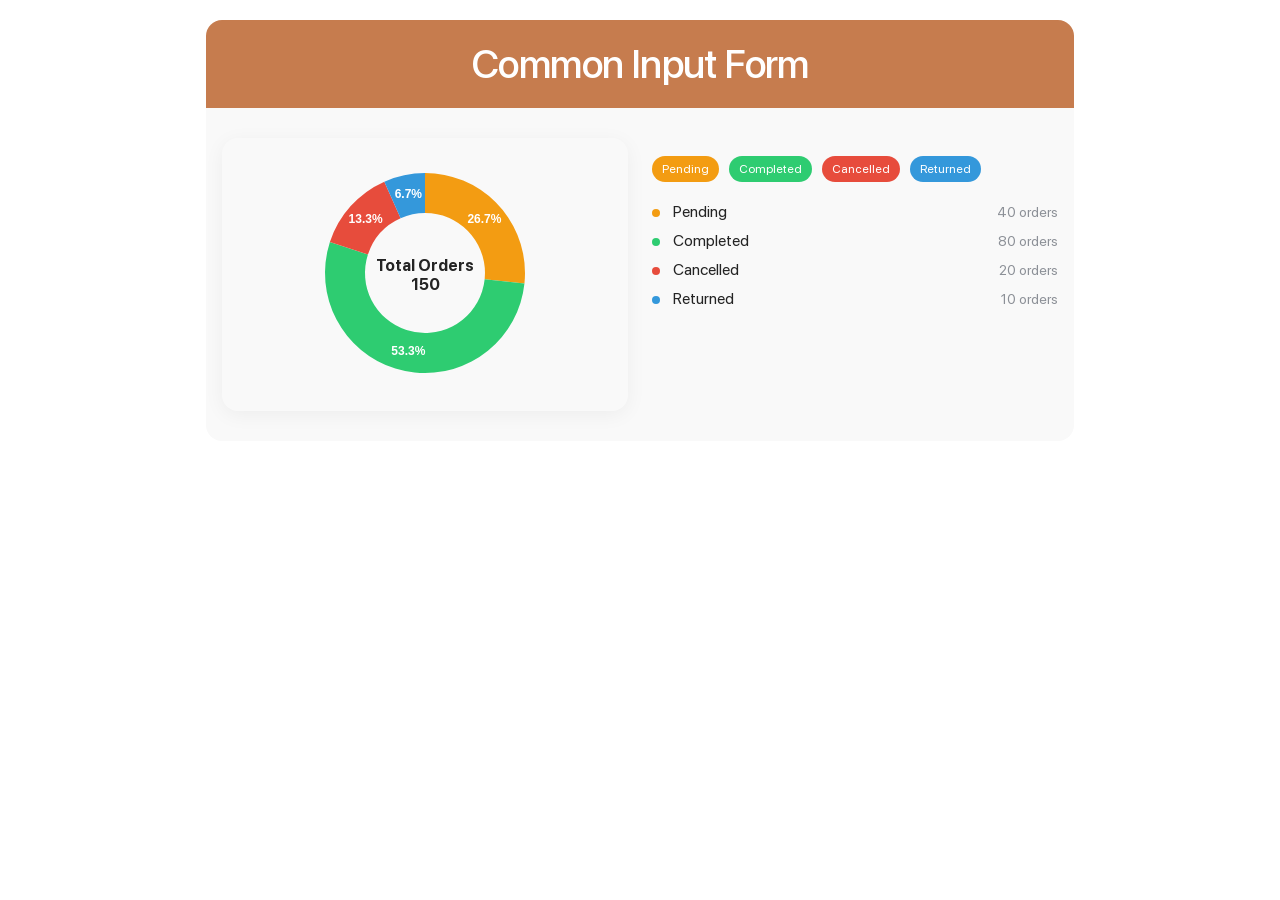
==== graph.html @ 185bef0d "working on donut chart" ====
<!DOCTYPE html>
<html lang="en">

<head>
    <meta charset="UTF-8">
    <meta name="viewport" content="width=device-width, initial-scale=1.0">
    <title>Common Input Form</title>

    <!-- FONT Family -->
    <link rel="stylesheet" type="text/css" href="assets/font/font-family/stylesheet.css">
    <link rel="stylesheet" type="text/css" href="assets/font/font-awesome/css/font-awesome.min.css">

    <!-- CSS Links -->
    <link rel="stylesheet" type="text/css" href="assets/css/select2.min.css">
    <link rel="stylesheet" type="text/css" href="assets/css/flatpickr.min.css">
    <link rel="stylesheet" type="text/css" href="assets/css/bootstrap.min.css">
    <link rel="stylesheet" type="text/css" href="assets/css/style.css">
    <link rel="stylesheet" type="text/css" href="assets/css/media.css">

</head>

<body>
    <!-- Form -->
    <div class="form-container">
        <div class="form-wrapper">
            <div class="form-header">
                <h1 class="form-title mb-0">Common Input Form</h1>
            </div>
            <div class="form-body">
                <!-- Donut chart -->
                <div class="chart-container">
                    <div class="row">
                        <div class="col-sm-6">
                            <div class="chart-wrap">
                                <div class="tooltip" id="tooltip">
                                    <div class="tooltip-title"></div>
                                    <div class="tooltip-body"></div>
                                </div>
                                <canvas id="donutChart" width="250" height="250"></canvas>
                                <div class="total-text-center" id="totalText"></div>
                            </div>
                        </div>
                        <div class="col-sm-6">
                            <div class="chart-list-wrap">
                                <div class="labels" id="labels"></div>
                                <ul class="breakdown" id="breakdown"></ul>
                            </div>
                        </div>
                    </div>
                </div>
            </div>
        </div>
    </div>

    <!-- JS Script Links -->
    <script src="assets/js/jquery.min.js"></script>
    <script src="assets/js/select2.min.js"></script>
    <script src="assets/js/bootstrap.bundle.min.js"></script>
    <script src="assets/js/flatpickr.js"></script>
    <script src="assets/js/custom.js" defer></script>

    <!-- Donut chart JS -->
    <script>
        const data = [
            { label: "Pending", value: 40, color: "#f39c12", visible: true },
            { label: "Completed", value: 80, color: "#2ecc71", visible: true },
            { label: "Cancelled", value: 20, color: "#e74c3c", visible: true },
            { label: "Returned", value: 10, color: "#3498db", visible: true }
        ];

        const canvas = document.getElementById("donutChart");
        const ctx = canvas.getContext("2d");
        const tooltip = document.getElementById("tooltip");

        const tooltipTitle = tooltip.querySelector(".tooltip-title");
        const tooltipBody = tooltip.querySelector(".tooltip-body");

        let animationProgress = 0;

        /* ==== HELPERS ==== */
        function getTotalVisible() {
            return data.filter(d => d.visible).reduce((sum, d) => sum + d.value, 0);
        }

        function updateCenterText() {
            const total = getTotalVisible();
            document.getElementById("totalText").innerHTML =
                `<span>Total Orders</span><br><span>${total}</span>`;
        }

        /* ==== DRAW CHART ==== */
        function drawChart(progress = 1) {
            ctx.clearRect(0, 0, canvas.width, canvas.height);

            let startAngle = -Math.PI / 2;

            const visibleData = data.filter(d => d.visible);
            const totalVisible = getTotalVisible();

            visibleData.forEach(d => {
                const sliceAngle = (d.value / totalVisible) * Math.PI * 2 * progress;

                // Draw arc
                ctx.beginPath();
                ctx.arc(125, 125, 100, startAngle, startAngle + sliceAngle);
                ctx.arc(125, 125, 60, startAngle + sliceAngle, startAngle, true);
                ctx.closePath();

                ctx.fillStyle = d.color;
                ctx.fill();

                // ✅ FIXED ANGLES (important for tooltip)
                d.start = startAngle + Math.PI / 2;
                d.end = startAngle + sliceAngle + Math.PI / 2;

                // ✅ % LABEL
                const midAngle = (startAngle + startAngle + sliceAngle) / 2;
                const labelRadius = 80;

                const textX = 125 + Math.cos(midAngle) * labelRadius;
                const textY = 125 + Math.sin(midAngle) * labelRadius;

                const percent = ((d.value / totalVisible) * 100).toFixed(1) + "%";

                ctx.fillStyle = "#fff";
                ctx.font = "bold 12px Arial";
                ctx.textAlign = "center";
                ctx.textBaseline = "middle";
                ctx.fillText(percent, textX, textY);

                startAngle += sliceAngle;
            });
        }

        /* ==== ANIMATION ==== */
        function animate() {
            animationProgress += 0.03;
            if (animationProgress > 1) animationProgress = 1;

            drawChart(animationProgress);

            if (animationProgress < 1) requestAnimationFrame(animate);
        }

        updateCenterText();
        animate();

        /* ==== TOOLTIP ==== */
        canvas.addEventListener("mousemove", function (e) {
            const rect = canvas.getBoundingClientRect();

            const mouseX = e.clientX - rect.left;
            const mouseY = e.clientY - rect.top;

            // center-based coords
            const x = mouseX - 125;
            const y = mouseY - 125;

            // distance from center
            const distance = Math.sqrt(x * x + y * y);

            // ✅ Only inside donut ring
            if (distance < 60 || distance > 100) {
                tooltip.style.opacity = 0;
                return;
            }

            // angle calc
            let angle = Math.atan2(y, x);

            // shift so 0 starts from top
            angle = angle + Math.PI / 2;

            // normalize (0 → 2PI)
            if (angle < 0) angle += Math.PI * 2;

            let found = false;
            const totalVisible = getTotalVisible();

            data.forEach(d => {
                if (!d.visible) return;

                // ✅ exact slice detection (handles edge case)
                let isInsideSlice = false;

                if (d.start < d.end) {
                    isInsideSlice = angle >= d.start && angle <= d.end;
                } else {
                    isInsideSlice = angle >= d.start || angle <= d.end;
                }

                if (isInsideSlice) {

                    const percent = ((d.value / totalVisible) * 100).toFixed(1);

                    tooltipTitle.innerText = d.label;
                    tooltipBody.innerHTML = `
                        Orders: <b>${d.value}</b><br>
                        Percentage: <b>${percent}%</b>
                    `;

                    // ✅ Keep tooltip inside canvas
                    let left = mouseX + 10;
                    let top = mouseY + 10;

                    const tooltipWidth = tooltip.offsetWidth || 140;
                    const tooltipHeight = tooltip.offsetHeight || 60;

                    if (left + tooltipWidth > canvas.width) {
                        left = mouseX - tooltipWidth - 10;
                    }

                    if (top + tooltipHeight > canvas.height) {
                        top = mouseY - tooltipHeight - 10;
                    }

                    tooltip.style.left = left + "px";
                    tooltip.style.top = top + "px";
                    tooltip.style.opacity = 1;

                    found = true;
                }
            });

            if (!found) {
                tooltip.style.opacity = 0;
            }
        });

        canvas.addEventListener("mouseleave", () => {
            tooltip.style.opacity = 0;
        });

        /* ==== LABELS ==== */
        const labelsContainer = document.getElementById("labels");

        data.forEach(d => {
            const el = document.createElement("div");
            el.className = "label-item";
            el.style.background = d.color;
            el.innerText = d.label;

            labelsContainer.appendChild(el);
        });

        /* ==== BREAKDOWN STATUS LIST ==== */
        function renderBreakdown() {
            const list = document.getElementById("breakdown");
            list.innerHTML = "";

            data.forEach(d => {  // use full data (NOT visibleData)
                const li = document.createElement("li");

                // add classname after li
                li.classList.add("status-item");
                li.innerHTML = `
                    <div class="status-left">
                        <span class="status-dot" style="background:${d.color}"></span>
                        <span class="status-text">${d.label}</span>
                    </div>
                    <div class="status-count">${d.value} orders</div>
                `;

                list.appendChild(li);
            });
        }
        renderBreakdown();
    </script>
</body>

</html>
---- assets/font/font-family/stylesheet.css ----
@font-face {
    font-family: 'SFProDisplay';
    src: url('SFProDisplay-Semibold.woff2') format('woff2'),
        url('SFProDisplay-Semibold.woff') format('woff');
    font-weight: 600;
    font-style: normal;
    font-display: swap;
}

@font-face {
    font-family: 'SFProDisplay';
    src: url('SFProDisplay-Bold.woff2') format('woff2'),
        url('SFProDisplay-Bold.woff') format('woff');
    font-weight: bold;
    font-style: normal;
    font-display: swap;
}

@font-face {
    font-family: 'SFProDisplay';
    src: url('SFProDisplay-Medium.woff2') format('woff2'),
        url('SFProDisplay-Medium.woff') format('woff');
    font-weight: 500;
    font-style: normal;
    font-display: swap;
}

@font-face {
    font-family: 'SFProDisplay';
    src: url('SFProDisplay-Regular.woff2') format('woff2'),
        url('SFProDisplay-Regular.woff') format('woff');
    font-weight: normal;
    font-style: normal;
    font-display: swap;
}

@font-face {
    font-family: 'SFProDisplay';
    src: url('SFProDisplay-Thin.woff2') format('woff2'),
        url('SFProDisplay-Thin.woff') format('woff');
    font-weight: 100;
    font-style: normal;
    font-display: swap;
}

@font-face {
    font-family: 'SFProDisplay';
    src: url('SFProDisplay-Light.woff2') format('woff2'),
        url('SFProDisplay-Light.woff') format('woff');
    font-weight: 300;
    font-style: normal;
    font-display: swap;
}
---- assets/css/flatpickr.min.css ----
.flatpickr-calendar{background:transparent;opacity:0;display:none;text-align:center;visibility:hidden;padding:0;-webkit-animation:none;animation:none;direction:ltr;border:0;font-size:14px;line-height:24px;border-radius:5px;position:absolute;width:307.875px;-webkit-box-sizing:border-box;box-sizing:border-box;-ms-touch-action:manipulation;touch-action:manipulation;background:#fff;-webkit-box-shadow:1px 0 0 #e6e6e6,-1px 0 0 #e6e6e6,0 1px 0 #e6e6e6,0 -1px 0 #e6e6e6,0 3px 13px rgba(0,0,0,0.08);box-shadow:1px 0 0 #e6e6e6,-1px 0 0 #e6e6e6,0 1px 0 #e6e6e6,0 -1px 0 #e6e6e6,0 3px 13px rgba(0,0,0,0.08)}.flatpickr-calendar.open,.flatpickr-calendar.inline{opacity:1;max-height:640px;visibility:visible}.flatpickr-calendar.open{display:inline-block;z-index:99999}.flatpickr-calendar.animate.open{-webkit-animation:fpFadeInDown 300ms cubic-bezier(.23,1,.32,1);animation:fpFadeInDown 300ms cubic-bezier(.23,1,.32,1)}.flatpickr-calendar.inline{display:block;position:relative;top:2px}.flatpickr-calendar.static{position:absolute;top:calc(100% + 2px)}.flatpickr-calendar.static.open{z-index:999;display:block}.flatpickr-calendar.multiMonth .flatpickr-days .dayContainer:nth-child(n+1) .flatpickr-day.inRange:nth-child(7n+7){-webkit-box-shadow:none !important;box-shadow:none !important}.flatpickr-calendar.multiMonth .flatpickr-days .dayContainer:nth-child(n+2) .flatpickr-day.inRange:nth-child(7n+1){-webkit-box-shadow:-2px 0 0 #e6e6e6,5px 0 0 #e6e6e6;box-shadow:-2px 0 0 #e6e6e6,5px 0 0 #e6e6e6}.flatpickr-calendar .hasWeeks .dayContainer,.flatpickr-calendar .hasTime .dayContainer{border-bottom:0;border-bottom-right-radius:0;border-bottom-left-radius:0}.flatpickr-calendar .hasWeeks .dayContainer{border-left:0}.flatpickr-calendar.hasTime .flatpickr-time{height:40px;border-top:1px solid #e6e6e6}.flatpickr-calendar.noCalendar.hasTime .flatpickr-time{height:auto}.flatpickr-calendar:before,.flatpickr-calendar:after{position:absolute;display:block;pointer-events:none;border:solid transparent;content:'';height:0;width:0;left:22px}.flatpickr-calendar.rightMost:before,.flatpickr-calendar.arrowRight:before,.flatpickr-calendar.rightMost:after,.flatpickr-calendar.arrowRight:after{left:auto;right:22px}.flatpickr-calendar.arrowCenter:before,.flatpickr-calendar.arrowCenter:after{left:50%;right:50%}.flatpickr-calendar:before{border-width:5px;margin:0 -5px}.flatpickr-calendar:after{border-width:4px;margin:0 -4px}.flatpickr-calendar.arrowTop:before,.flatpickr-calendar.arrowTop:after{bottom:100%}.flatpickr-calendar.arrowTop:before{border-bottom-color:#e6e6e6}.flatpickr-calendar.arrowTop:after{border-bottom-color:#fff}.flatpickr-calendar.arrowBottom:before,.flatpickr-calendar.arrowBottom:after{top:100%}.flatpickr-calendar.arrowBottom:before{border-top-color:#e6e6e6}.flatpickr-calendar.arrowBottom:after{border-top-color:#fff}.flatpickr-calendar:focus{outline:0}.flatpickr-wrapper{position:relative;display:inline-block}.flatpickr-months{display:-webkit-box;display:-webkit-flex;display:-ms-flexbox;display:flex}.flatpickr-months .flatpickr-month{background:transparent;color:rgba(0,0,0,0.9);fill:rgba(0,0,0,0.9);height:34px;line-height:1;text-align:center;position:relative;-webkit-user-select:none;-moz-user-select:none;-ms-user-select:none;user-select:none;overflow:hidden;-webkit-box-flex:1;-webkit-flex:1;-ms-flex:1;flex:1}.flatpickr-months .flatpickr-prev-month,.flatpickr-months .flatpickr-next-month{-webkit-user-select:none;-moz-user-select:none;-ms-user-select:none;user-select:none;text-decoration:none;cursor:pointer;position:absolute;top:0;height:34px;padding:10px;z-index:3;color:rgba(0,0,0,0.9);fill:rgba(0,0,0,0.9)}.flatpickr-months .flatpickr-prev-month.flatpickr-disabled,.flatpickr-months .flatpickr-next-month.flatpickr-disabled{display:none}.flatpickr-months .flatpickr-prev-month i,.flatpickr-months .flatpickr-next-month i{position:relative}.flatpickr-months .flatpickr-prev-month.flatpickr-prev-month,.flatpickr-months .flatpickr-next-month.flatpickr-prev-month{/*
      /*rtl:begin:ignore*/left:0/*
      /*rtl:end:ignore*/}/*
      /*rtl:begin:ignore*/
/*
      /*rtl:end:ignore*/
.flatpickr-months .flatpickr-prev-month.flatpickr-next-month,.flatpickr-months .flatpickr-next-month.flatpickr-next-month{/*
      /*rtl:begin:ignore*/right:0/*
      /*rtl:end:ignore*/}/*
      /*rtl:begin:ignore*/
/*
      /*rtl:end:ignore*/
.flatpickr-months .flatpickr-prev-month:hover,.flatpickr-months .flatpickr-next-month:hover{color:#959ea9}.flatpickr-months .flatpickr-prev-month:hover svg,.flatpickr-months .flatpickr-next-month:hover svg{fill:#f64747}.flatpickr-months .flatpickr-prev-month svg,.flatpickr-months .flatpickr-next-month svg{width:14px;height:14px}.flatpickr-months .flatpickr-prev-month svg path,.flatpickr-months .flatpickr-next-month svg path{-webkit-transition:fill .1s;transition:fill .1s;fill:inherit}.numInputWrapper{position:relative;height:auto}.numInputWrapper input,.numInputWrapper span{display:inline-block}.numInputWrapper input{width:100%}.numInputWrapper input::-ms-clear{display:none}.numInputWrapper input::-webkit-outer-spin-button,.numInputWrapper input::-webkit-inner-spin-button{margin:0;-webkit-appearance:none}.numInputWrapper span{position:absolute;right:0;width:14px;padding:0 4px 0 2px;height:50%;line-height:50%;opacity:0;cursor:pointer;border:1px solid rgba(57,57,57,0.15);-webkit-box-sizing:border-box;box-sizing:border-box}.numInputWrapper span:hover{background:rgba(0,0,0,0.1)}.numInputWrapper span:active{background:rgba(0,0,0,0.2)}.numInputWrapper span:after{display:block;content:"";position:absolute}.numInputWrapper span.arrowUp{top:0;border-bottom:0}.numInputWrapper span.arrowUp:after{border-left:4px solid transparent;border-right:4px solid transparent;border-bottom:4px solid rgba(57,57,57,0.6);top:26%}.numInputWrapper span.arrowDown{top:50%}.numInputWrapper span.arrowDown:after{border-left:4px solid transparent;border-right:4px solid transparent;border-top:4px solid rgba(57,57,57,0.6);top:40%}.numInputWrapper span svg{width:inherit;height:auto}.numInputWrapper span svg path{fill:rgba(0,0,0,0.5)}.numInputWrapper:hover{background:rgba(0,0,0,0.05)}.numInputWrapper:hover span{opacity:1}.flatpickr-current-month{font-size:135%;line-height:inherit;font-weight:300;color:inherit;position:absolute;width:75%;left:12.5%;padding:7.48px 0 0 0;line-height:1;height:34px;display:inline-block;text-align:center;-webkit-transform:translate3d(0,0,0);transform:translate3d(0,0,0)}.flatpickr-current-month span.cur-month{font-family:inherit;font-weight:700;color:inherit;display:inline-block;margin-left:.5ch;padding:0}.flatpickr-current-month span.cur-month:hover{background:rgba(0,0,0,0.05)}.flatpickr-current-month .numInputWrapper{width:6ch;width:7ch\0;display:inline-block}.flatpickr-current-month .numInputWrapper span.arrowUp:after{border-bottom-color:rgba(0,0,0,0.9)}.flatpickr-current-month .numInputWrapper span.arrowDown:after{border-top-color:rgba(0,0,0,0.9)}.flatpickr-current-month input.cur-year{background:transparent;-webkit-box-sizing:border-box;box-sizing:border-box;color:inherit;cursor:text;padding:0 0 0 .5ch;margin:0;display:inline-block;font-size:inherit;font-family:inherit;font-weight:300;line-height:inherit;height:auto;border:0;border-radius:0;vertical-align:initial;-webkit-appearance:textfield;-moz-appearance:textfield;appearance:textfield}.flatpickr-current-month input.cur-year:focus{outline:0}.flatpickr-current-month input.cur-year[disabled],.flatpickr-current-month input.cur-year[disabled]:hover{font-size:100%;color:rgba(0,0,0,0.5);background:transparent;pointer-events:none}.flatpickr-current-month .flatpickr-monthDropdown-months{appearance:menulist;background:transparent;border:none;border-radius:0;box-sizing:border-box;color:inherit;cursor:pointer;font-size:inherit;font-family:inherit;font-weight:300;height:auto;line-height:inherit;margin:-1px 0 0 0;outline:none;padding:0 0 0 .5ch;position:relative;vertical-align:initial;-webkit-box-sizing:border-box;-webkit-appearance:menulist;-moz-appearance:menulist;width:auto}.flatpickr-current-month .flatpickr-monthDropdown-months:focus,.flatpickr-current-month .flatpickr-monthDropdown-months:active{outline:none}.flatpickr-current-month .flatpickr-monthDropdown-months:hover{background:rgba(0,0,0,0.05)}.flatpickr-current-month .flatpickr-monthDropdown-months .flatpickr-monthDropdown-month{background-color:transparent;outline:none;padding:0}.flatpickr-weekdays{background:transparent;text-align:center;overflow:hidden;width:100%;display:-webkit-box;display:-webkit-flex;display:-ms-flexbox;display:flex;-webkit-box-align:center;-webkit-align-items:center;-ms-flex-align:center;align-items:center;height:28px}.flatpickr-weekdays .flatpickr-weekdaycontainer{display:-webkit-box;display:-webkit-flex;display:-ms-flexbox;display:flex;-webkit-box-flex:1;-webkit-flex:1;-ms-flex:1;flex:1}span.flatpickr-weekday{cursor:default;font-size:90%;background:transparent;color:rgba(0,0,0,0.54);line-height:1;margin:0;text-align:center;display:block;-webkit-box-flex:1;-webkit-flex:1;-ms-flex:1;flex:1;font-weight:bolder}.dayContainer,.flatpickr-weeks{padding:1px 0 0 0}.flatpickr-days{position:relative;overflow:hidden;display:-webkit-box;display:-webkit-flex;display:-ms-flexbox;display:flex;-webkit-box-align:start;-webkit-align-items:flex-start;-ms-flex-align:start;align-items:flex-start;width:307.875px}.flatpickr-days:focus{outline:0}.dayContainer{padding:0;outline:0;text-align:left;width:307.875px;min-width:307.875px;max-width:307.875px;-webkit-box-sizing:border-box;box-sizing:border-box;display:inline-block;display:-ms-flexbox;display:-webkit-box;display:-webkit-flex;display:flex;-webkit-flex-wrap:wrap;flex-wrap:wrap;-ms-flex-wrap:wrap;-ms-flex-pack:justify;-webkit-justify-content:space-around;justify-content:space-around;-webkit-transform:translate3d(0,0,0);transform:translate3d(0,0,0);opacity:1}.dayContainer + .dayContainer{-webkit-box-shadow:-1px 0 0 #e6e6e6;box-shadow:-1px 0 0 #e6e6e6}.flatpickr-day{background:none;border:1px solid transparent;border-radius:150px;-webkit-box-sizing:border-box;box-sizing:border-box;color:#393939;cursor:pointer;font-weight:400;width:14.2857143%;-webkit-flex-basis:14.2857143%;-ms-flex-preferred-size:14.2857143%;flex-basis:14.2857143%;max-width:39px;height:39px;line-height:39px;margin:0;display:inline-block;position:relative;-webkit-box-pack:center;-webkit-justify-content:center;-ms-flex-pack:center;justify-content:center;text-align:center}.flatpickr-day.inRange,.flatpickr-day.prevMonthDay.inRange,.flatpickr-day.nextMonthDay.inRange,.flatpickr-day.today.inRange,.flatpickr-day.prevMonthDay.today.inRange,.flatpickr-day.nextMonthDay.today.inRange,.flatpickr-day:hover,.flatpickr-day.prevMonthDay:hover,.flatpickr-day.nextMonthDay:hover,.flatpickr-day:focus,.flatpickr-day.prevMonthDay:focus,.flatpickr-day.nextMonthDay:focus{cursor:pointer;outline:0;background:#e6e6e6;border-color:#e6e6e6}.flatpickr-day.today{border-color:#959ea9}.flatpickr-day.today:hover,.flatpickr-day.today:focus{border-color:#959ea9;background:#959ea9;color:#fff}.flatpickr-day.selected,.flatpickr-day.startRange,.flatpickr-day.endRange,.flatpickr-day.selected.inRange,.flatpickr-day.startRange.inRange,.flatpickr-day.endRange.inRange,.flatpickr-day.selected:focus,.flatpickr-day.startRange:focus,.flatpickr-day.endRange:focus,.flatpickr-day.selected:hover,.flatpickr-day.startRange:hover,.flatpickr-day.endRange:hover,.flatpickr-day.selected.prevMonthDay,.flatpickr-day.startRange.prevMonthDay,.flatpickr-day.endRange.prevMonthDay,.flatpickr-day.selected.nextMonthDay,.flatpickr-day.startRange.nextMonthDay,.flatpickr-day.endRange.nextMonthDay{background:#569ff7;-webkit-box-shadow:none;box-shadow:none;color:#fff;border-color:#569ff7}.flatpickr-day.selected.startRange,.flatpickr-day.startRange.startRange,.flatpickr-day.endRange.startRange{border-radius:50px 0 0 50px}.flatpickr-day.selected.endRange,.flatpickr-day.startRange.endRange,.flatpickr-day.endRange.endRange{border-radius:0 50px 50px 0}.flatpickr-day.selected.startRange + .endRange:not(:nth-child(7n+1)),.flatpickr-day.startRange.startRange + .endRange:not(:nth-child(7n+1)),.flatpickr-day.endRange.startRange + .endRange:not(:nth-child(7n+1)){-webkit-box-shadow:-10px 0 0 #569ff7;box-shadow:-10px 0 0 #569ff7}.flatpickr-day.selected.startRange.endRange,.flatpickr-day.startRange.startRange.endRange,.flatpickr-day.endRange.startRange.endRange{border-radius:50px}.flatpickr-day.inRange{border-radius:0;-webkit-box-shadow:-5px 0 0 #e6e6e6,5px 0 0 #e6e6e6;box-shadow:-5px 0 0 #e6e6e6,5px 0 0 #e6e6e6}.flatpickr-day.flatpickr-disabled,.flatpickr-day.flatpickr-disabled:hover,.flatpickr-day.prevMonthDay,.flatpickr-day.nextMonthDay,.flatpickr-day.notAllowed,.flatpickr-day.notAllowed.prevMonthDay,.flatpickr-day.notAllowed.nextMonthDay{color:rgba(57,57,57,0.3);background:transparent;border-color:transparent;cursor:default}.flatpickr-day.flatpickr-disabled,.flatpickr-day.flatpickr-disabled:hover{cursor:not-allowed;color:rgba(57,57,57,0.1)}.flatpickr-day.week.selected{border-radius:0;-webkit-box-shadow:-5px 0 0 #569ff7,5px 0 0 #569ff7;box-shadow:-5px 0 0 #569ff7,5px 0 0 #569ff7}.flatpickr-day.hidden{visibility:hidden}.rangeMode .flatpickr-day{margin-top:1px}.flatpickr-weekwrapper{float:left}.flatpickr-weekwrapper .flatpickr-weeks{padding:0 12px;-webkit-box-shadow:1px 0 0 #e6e6e6;box-shadow:1px 0 0 #e6e6e6}.flatpickr-weekwrapper .flatpickr-weekday{float:none;width:100%;line-height:28px}.flatpickr-weekwrapper span.flatpickr-day,.flatpickr-weekwrapper span.flatpickr-day:hover{display:block;width:100%;max-width:none;color:rgba(57,57,57,0.3);background:transparent;cursor:default;border:none}.flatpickr-innerContainer{display:block;display:-webkit-box;display:-webkit-flex;display:-ms-flexbox;display:flex;-webkit-box-sizing:border-box;box-sizing:border-box;overflow:hidden}.flatpickr-rContainer{display:inline-block;padding:0;-webkit-box-sizing:border-box;box-sizing:border-box}.flatpickr-time{text-align:center;outline:0;display:block;height:0;line-height:40px;max-height:40px;-webkit-box-sizing:border-box;box-sizing:border-box;overflow:hidden;display:-webkit-box;display:-webkit-flex;display:-ms-flexbox;display:flex}.flatpickr-time:after{content:"";display:table;clear:both}.flatpickr-time .numInputWrapper{-webkit-box-flex:1;-webkit-flex:1;-ms-flex:1;flex:1;width:40%;height:40px;float:left}.flatpickr-time .numInputWrapper span.arrowUp:after{border-bottom-color:#393939}.flatpickr-time .numInputWrapper span.arrowDown:after{border-top-color:#393939}.flatpickr-time.hasSeconds .numInputWrapper{width:26%}.flatpickr-time.time24hr .numInputWrapper{width:49%}.flatpickr-time input{background:transparent;-webkit-box-shadow:none;box-shadow:none;border:0;border-radius:0;text-align:center;margin:0;padding:0;height:inherit;line-height:inherit;color:#393939;font-size:14px;position:relative;-webkit-box-sizing:border-box;box-sizing:border-box;-webkit-appearance:textfield;-moz-appearance:textfield;appearance:textfield}.flatpickr-time input.flatpickr-hour{font-weight:bold}.flatpickr-time input.flatpickr-minute,.flatpickr-time input.flatpickr-second{font-weight:400}.flatpickr-time input:focus{outline:0;border:0}.flatpickr-time .flatpickr-time-separator,.flatpickr-time .flatpickr-am-pm{height:inherit;float:left;line-height:inherit;color:#393939;font-weight:bold;width:2%;-webkit-user-select:none;-moz-user-select:none;-ms-user-select:none;user-select:none;-webkit-align-self:center;-ms-flex-item-align:center;align-self:center}.flatpickr-time .flatpickr-am-pm{outline:0;width:18%;cursor:pointer;text-align:center;font-weight:400}.flatpickr-time input:hover,.flatpickr-time .flatpickr-am-pm:hover,.flatpickr-time input:focus,.flatpickr-time .flatpickr-am-pm:focus{background:#eee}.flatpickr-input[readonly]{cursor:pointer}@-webkit-keyframes fpFadeInDown{from{opacity:0;-webkit-transform:translate3d(0,-20px,0);transform:translate3d(0,-20px,0)}to{opacity:1;-webkit-transform:translate3d(0,0,0);transform:translate3d(0,0,0)}}@keyframes fpFadeInDown{from{opacity:0;-webkit-transform:translate3d(0,-20px,0);transform:translate3d(0,-20px,0)}to{opacity:1;-webkit-transform:translate3d(0,0,0);transform:translate3d(0,0,0)}}
---- assets/css/style.css ----
body {
    background-color: #fff;
    font-family: 'SFProDisplay', sans-serif;
    font-weight: 400;
    font-size: 14px;
    line-height: normal;
    color: #242424;
}

*,
html {
    margin: 0px;
    padding: 0px;
}

a {
    color: #242424;
    display: inline-block;
}

a:hover,
a:active {
    color: #242424;
    text-decoration: none;
}

a,
*:hover,
*:focus,
*:active :focus {
    text-decoration: none;
    outline: none !important;
    outline-offset: 0 !important;
}

::-webkit-scrollbar {
    width: 5px;
    background-color: #fff;
}

::-webkit-scrollbar-thumb {
    background-color: #C3C3C3;
}

a img,
img {
    border: none;
    outline: none !important;
    outline-offset: 0 !important;
}

a,
i,
input {
    transition: all 0.4s ease-in-out 0s;
    -webkit-transition: all 0.4s ease-in-out 0s;
    -moz-transition: all 0.4s ease-in-out 0s;
    -o-transition: all 0.4s ease-in-out 0s;
    -ms-transition: all 0.4s ease-in-out 0s;
}

.btn {
    background-color: #C67C4E;
    padding: 19px 20px;
    border: 1px solid #C67C4E;
    color: #fff;
    line-height: 1;
    font-size: 16px;
    font-weight: 400;
    letter-spacing: 0.2px;
    font-family: 'SFProDisplay', sans-serif;
    text-transform: capitalize;
    box-shadow: none;
    min-width: 185px;
    text-align: center;
    align-items: center;
    justify-content: center;
    display: flex;
    border-radius: 12px;
    cursor: pointer !important;
    transition: all .4s ease-in-out 0s;
    -moz-transition: all .4s ease-in-out 0s;
    -webkit-transition: all .4s ease-in-out 0s;
    -o-transition: all .4s ease-in-out 0s;
}

.btn:active {
    background: #C67C4E !important;
    color: #fff !important;
    border-color: #C67C4E !important;
}

.btn:hover,
.btn:focus {
    background: #C3C3C3 !important;
    color: #242424 !important;
    box-shadow: none;
    outline: none;
    border-color: #C3C3C3 !important;
}

.btn:focus-visible {
    outline: none !important;
    box-shadow: none !important;
}

/* Form & Input Style 
==================================================== */
textarea.form-control {
    padding-right: 5px;
    resize: none;
    overflow: auto;
    height: 90px;
}

/* Label CSS */
label.form-label {
    font-size: 14px;
    color: #242424;
    margin-bottom: 10px;
}

.dropdown-item.active,
.dropdown-item:active {
    background-color: inherit !important;
    color: inherit !important;
}

/* Password Icon Start */
.password-icon i {
    color: #666666;
    font-size: 18px;
    cursor: pointer;
    position: absolute;
    right: 15px;
    top: 0;
    bottom: 0;
    margin: auto;
    height: 18px;
}

.password-icon {
    position: relative;
}

.field-group {
    margin-bottom: 30px;
    position: relative;
}

.form>.field-group:last-of-type {
    margin-bottom: 0;
}

.form-control[disabled] {
    opacity: 0.5;
}

.form-control.border,
.select2-container .select2-selection--multiple {
    background-color: #fff;
    border: 1px solid #D8DADC !important;
    border-radius: 12px;
    box-shadow: none;
    -webkit-box-shadow: none;
    -moz-box-shadow: none;
    font-size: 16px;
    color: #242424;
    -webkit-appearance: none;
    font-family: 'SFProDisplay', sans-serif;
    font-weight: 300;
    padding: 14px 16px;
}

/* Focus CSS */
.form-control.border:focus,
.form-select.border:focus,
.select2-container .select2-selection--multiple:focus {
    box-shadow: none;
    -webkit-box-shadow: none;
    -moz-box-shadow: none;
    border-color: #C67C4E !important;
}

/* Placeholder CSS */
.form-control.border::placeholder {
    color: #808080;
    font-weight: 300;
    font-size: 16px;
}

.form-control.border::-moz-placeholder {
    color: #808080;
    font-weight: 300;
    font-size: 16px;
}

.form-control.border:-ms-input-placeholder {
    color: #808080;
    font-weight: 300;
    font-size: 16px;
}

.form-control.border::-webkit-input-placeholder {
    color: #808080;
    font-weight: 300;
    font-size: 16px;
}

.form-control.border::-o-input-placeholder {
    color: #808080;
    font-weight: 300;
    font-size: 16px;
}

textarea.form-control.border {
    height: 108px;
}

/* ── Universal (Chrome, Edge, Opera) ── */
input:autofill,
input::-webkit-autofill,
input::-webkit-autofill:hover,
input::-webkit-autofill:focus,
textarea::-webkit-autofill,
textarea::-webkit-autofill:hover,
textarea::-webkit-autofill:focus,
select::-webkit-autofill,
select::-webkit-autofill:hover,
select::-webkit-autofill:focus {
    -webkit-box-shadow: 0 0 0px 1000px #fff inset !important;
}

/* ── Fix Safari autofill yellow background ── */
input:autofill,
input:-webkit-autofill-strong-password,
input:-webkit-autofill-strong-password-viewable,
input:-webkit-autofill-and-obscured {
    background-color: #fff !important;
    border-color: #C67C4E !important;
    transition: background-color 5000s ease-in-out 0s;
}

/* ── Safari autofill input icon remove ── */
input::-webkit-contacts-auto-fill-button {
    visibility: hidden;
    display: none !important;
    pointer-events: none;
    position: absolute;
    right: 0;
}

/* ── Firefox autofill fix ── */
input:-moz-autofill,
input:-moz-autofill-preview {
    filter: none !important;
    background-color: #ffffff !important;
    transition: background-color 5000s ease-in-out 0s;
}



/************* Multi Select Dropdown > Custom *************/
.select2-container .select2-search--inline .select2-search__field {
    margin: 0;
    font-size: 16px;
    font-weight: 300;
    font-family: 'SFProDisplay', sans-serif;
}

.select2-container .select2-selection--multiple .select2-selection__rendered {
    display: inline-flex;
    gap: 4px 6px;
    flex-wrap: wrap;
    margin-bottom: 0;
}

.select2-container--default .select2-selection--multiple .select2-selection__choice {
    padding: 6px 12px;
    margin: 0;
    border-radius: 50px;
    line-height: 1;
    border-color: #c47a4a;
    font-size: 14px;
    color: #fff;
    font-weight: 400;
    background-color: #c47a4a;
    display: inline-flex;
    align-items: center;
    flex-direction: row-reverse;
}

.select2-container--default .select2-selection--multiple .select2-selection__choice__display {
    padding: 0;
}

.select2-container--default .select2-selection--multiple .select2-selection__choice__remove {
    position: static;
    border: none;
    padding: 0 0 0 6px;
    color: #fff;
}

.select2-container--default .select2-selection--multiple .select2-selection__choice__remove:hover,
.select2-container--default .select2-selection--multiple .select2-selection__choice__remove:focus {
    background-color: transparent;
    color: #fff;
}

.select2-results__option--selectable {
    padding: 8px 16px;
}

.select2-container--default .select2-results__option--highlighted.select2-results__option--selectable {
    background-color: #C67C4E;
}

.select2-dropdown {
    border-color: #D8DADC;
}

.select2-container .select2-selection--multiple .select2-selection__clear {
    color: #c67c4e;
    margin-top: 0;
    font-size: 1.3em;
    height: auto;
}

.select2-selection.select2-selection--multiple.select2-selection--clearable>.select2-search.select2-search--inline {
    display: none;
}

/* WebKit (Chrome, Safari, Edge) */
.select2-container--default .select2-results>.select2-results__options::-webkit-scrollbar {
    width: 4px;
}

.select2-container--default .select2-results>.select2-results__options::-webkit-scrollbar-track {
    background: #f1f1f1;
    border-radius: 10px;
}

.select2-container--default .select2-results>.select2-results__options::-webkit-scrollbar-thumb {
    background: #C67C4E;
    border-radius: 10px;
}

.select2-container--default .select2-results>.select2-results__options::-webkit-scrollbar-thumb:hover {
    background: #a85f35;
}

/* Firefox */
.select2-container--default .select2-results>.select2-results__options {
    scrollbar-width: thin;
    scrollbar-color: #dddddd;
}

/* new */
.custom-multiselect .select-box,
.arrow-input-wrap {
    position: relative;
    width: 100%;
}

.arrow-input-wrap::after {
    content: "";
    position: absolute;
    right: 18px;
    top: 50%;
    width: 16px;
    height: 16px;
    background-image: url(../images/btnnav-icon.svg);
    background-repeat: no-repeat;
    background-size: 100%;
    background-position-y: center;
    transform: translateY(-50%);
    -webkit-transform: translateY(-50%);
    -moz-transform: translateY(-50%);
    -ms-transform: translateY(-50%);
    -o-transform: translateY(-50%);
}

.custom-multiselect .dropdown {
    display: none;
    width: 100%;
    border: 1px solid #D8DADC;
    background: #fff;
    max-height: 200px;
    overflow-y: auto;
    padding: 16px 16px;
    border-radius: 12px;
    box-shadow: 2px 4px 15px 0 rgba(0, 0, 0, 10%);
    margin-top: 8px;
}

.custom-multiselect .dropdown::-webkit-scrollbar {
    width: 4px;
}

.custom-multiselect .dropdown::-webkit-scrollbar-track {
    background: transparent;
}

.custom-multiselect .dropdown::-webkit-scrollbar-thumb {
    background-color: #ccc;
    border-radius: 10px;
}

.custom-multiselect .dropdown .checkbox {
    display: flex;
    align-items: center;
    gap: 10px;
    cursor: pointer;
    margin-bottom: 10px;
    padding-bottom: 10px;
    border-bottom: 1px dashed #D8DADC;
}

.custom-multiselect .dropdown .checkbox:last-child {
    border-bottom: 0;
    padding-bottom: 0;
    margin-bottom: 0;
}

.custom-multiselect .dropdown .checkbox span {
    display: block;
}

.custom-multiselect input[type="checkbox"] {
    display: none !important;
}

.checkmark {
    width: 20px;
    height: 20px;
    border: 2px solid #D8DADC;
    border-radius: 4px;
    display: inline-block;
    position: relative;
}

.checkmark::after {
    content: "\f00c";
    position: absolute;
    font: normal normal normal 14px / 1 FontAwesome;
    width: 100%;
    height: 100%;
    transform: scale(0);
    -moz-transform: scale(0);
    -ms-transform: scale(0);
    -o-transform: scale(0);
    opacity: 0;
    font-size: 12px;
    display: flex;
    align-items: center;
    justify-content: center;
    transform-origin: center;
    will-change: transform;
    transition: all 0.3s cubic-bezier(0.4, 0, 0.2, 1);
    -webkit-transition: all 0.3s cubic-bezier(0.4, 0, 0.2, 1);
    -moz-transition: all 0.3s cubic-bezier(0.4, 0, 0.2, 1);
    -ms-transition: all 0.3s cubic-bezier(0.4, 0, 0.2, 1);
    -o-transition: all 0.3s cubic-bezier(0.4, 0, 0.2, 1);
}

/* When checked */
label input:checked+.checkmark,
label input:checked~.checkmark {
    background-color: #c47a4a;
    border-color: #c47a4a;
}

label input:checked+.checkmark::after,
label input:checked~.checkmark::after {
    opacity: 1;
    color: #fff;
    transform: scale(1);
    -webkit-transform: scale(1);
    -moz-transform: scale(1);
    -ms-transform: scale(1);
    -o-transform: scale(1);
}

.custom-multiselect .selected-tags {
    display: flex;
    flex-wrap: wrap;
    gap: 0 5px;
}

.custom-multiselect .selected-tags .tag {
    font-size: 14px;
    background-color: #C67C4E;
    border-color: #C67C4E;
    color: #fff;
    border-radius: 10px;
    padding: 10px 12px;
    letter-spacing: 0.2px;
    display: inline-flex;
    align-items: center;
    gap: 6px;
    margin: 8px 0;
}

.custom-multiselect .selected-tags .tag .tag-remove {
    width: 10px;
    height: 10px;
}

.custom-multiselect .selected-tags .tag .close-icon {
    display: inline-block;
    cursor: pointer;
}

/* end */


/************* Tag-style Radio Button & Checkbox *************/
.tag-group {
    display: flex;
    flex-wrap: wrap;
    gap: 10px;
}

.tag {
    display: inline-flex;
    align-items: center;
    padding: 6px 12px;
    border: 1px solid #D8DADC;
    border-radius: 20px;
    font-size: 14px;
    color: #4D4D4D;
    cursor: pointer;
    transition: all .4s ease;
    background: #fff;
    -webkit-transition: all .4s ease;
    -moz-transition: all .4s ease;
    -ms-transition: all .4s ease;
    -o-transition: all .4s ease;
}

.tag-group input {
    display: none;
}

.tag-group input:checked+span {
    background: #c97a45;
    color: #fff;
    border-color: #C67C4E;
}

.tag-group input:checked+.tag .tag-icon {
    stroke: #fff !important;
    fill: #fff !important;
}

.tag:hover {
    color: #C67C4E;
    border-color: #C67C4E;
}

.tag:hover .tag-icon {
    stroke: #C67C4E;
    fill: #C67C4E;
}

.tag-icon {
    width: 22px;
    height: 22px;
    transition: all .4s ease;
    -webkit-transition: all .4s ease;
    -moz-transition: all .4s ease;
    -ms-transition: all .4s ease;
    -o-transition: all .4s ease;
}

/* end */

/************* Select Toggle Field > custom *************/
.toggle-card .toggleslide {
    width: 60px;
    height: 30px;
    display: inline-block;
    background: #e6e6e6;
    border-radius: 30px;
    position: relative;
    cursor: pointer;
    transition: .2s;
    padding: 4px;
    -webkit-transition: .2s;
    -moz-transition: .2s;
    -ms-transition: .2s;
    -o-transition: .2s;
}

.toggle-card .toggleslide::after {
    content: "";
    width: 22px;
    height: 22px;
    background: #fff;
    border-radius: 50%;
    position: absolute;
    top: 50%;
    left: 4px;
    transform: translateY(-50%);
    box-shadow: 0 2px 4px rgba(0, 0, 0, 0.15);
    transition: .4s;
}

.toggle-card .checkbox:checked+.toggleslide {
    background: #C67C4E;
}

.toggle-card .checkbox:checked+.toggleslide::after {
    transform: translate(30px, -50%);
    -webkit-transform: translate(30px, -50%);
    -moz-transform: translate(30px, -50%);
    -ms-transform: translate(30px, -50%);
    -o-transform: translate(30px, -50%);
}

.toggle-card .checkbox {
    display: none;
}

.toggle-content {
    display: flex;
    align-items: center;
    gap: 10px;
    padding-right: 12px;
}

.toggle-card {
    display: flex;
    align-items: center;
    justify-content: space-between;
    background-color: #fff;
    border-radius: 12px;
    padding: 16px;
}

.text-content .subtitle {
    font-size: 16px;
    font-weight: 500;
}

.text-content p {
    color: #797979;
}

/* end */


/*************  Toggle Input Switch > Custom *************/
.switch-toggle-wrap {
    position: relative;
    display: flex;
    padding: 4px;
    border-radius: 50px;
    -webkit-border-radius: 50px;
    -moz-border-radius: 50px;
    -ms-border-radius: 50px;
    -o-border-radius: 50px;
    background-color: #fff;
    padding: 4px;
    overflow: hidden;
    border: 1px solid #D8DADC;
}

.switch-toggle-label {
    position: relative;
    flex: 1;
    text-align: center;
    background-color: #fff;
    color: #888;
    font-size: 16px;
    padding: 14px 16px;
    cursor: pointer;
    text-align: center;
    border-radius: 50px;
    transition: all 0.35s cubic-bezier(0.4, 0, 0.2, 1);
    -webkit-transition: all 0.35s cubic-bezier(0.4, 0, 0.2, 1);
    -moz-transition: all 0.35s cubic-bezier(0.4, 0, 0.2, 1);
    -ms-transition: all 0.35s cubic-bezier(0.4, 0, 0.2, 1);
    -o-transition: all 0.35s cubic-bezier(0.4, 0, 0.2, 1);
}

.switch-toggle-label .labeltext {
    display: inline-block;
    position: relative;
    z-index: 2;
}

.switch-toggle-wrap input {
    display: none;
}

.switch-toggle-wrap .switch-toggle-label:has(input:checked) {
    /* background: #C67C4E; */
    color: #fff;
}

.slide-bg {
    position: absolute;
    z-index: 1;
    width: calc(50% - 8px);
    height: calc(100% - 8px);
    background: #C67C4E;
    border-radius: 50px;
    -webkit-border-radius: 50px;
    -moz-border-radius: 50px;
    -ms-border-radius: 50px;
    -o-border-radius: 50px;
    transition: all 0.35s cubic-bezier(0.4, 0, 0.2, 1);
    transform-origin: left center;
    -webkit-transition: all 0.35s cubic-bezier(0.4, 0, 0.2, 1);
    -moz-transition: all 0.35s cubic-bezier(0.4, 0, 0.2, 1);
    -ms-transition: all 0.35s cubic-bezier(0.4, 0, 0.2, 1);
    -o-transition: all 0.35s cubic-bezier(0.4, 0, 0.2, 1);
}

.switch-toggle-label.free:has(input:checked)~.slide-bg {
    transform: translateX(0);
    -webkit-transform: translateX(0);
    -moz-transform: translateX(0);
    -ms-transform: translateX(0);
    -o-transform: translateX(0);
}

.switch-toggle-label.premium:has(input:checked)~.slide-bg {
    transform: translateX(calc(100% + 8px));
    -webkit-transform: translateX(calc(100% + 8px));
    -moz-transform: translateX(calc(100% + 8px));
    -ms-transform: translateX(calc(100% + 8px));
    -o-transform: translateX(calc(100% + 8px));
}

/* end */


/************* Password Field > custom *************/
.password-wrapper {
    position: relative;
}

.password-wrapper input {
    padding-right: 40px;
}

.password-wrapper .toggle-password {
    position: absolute;
    right: 12px;
    top: 50%;
    transform: translateY(-50%);
    cursor: pointer;
    color: #242424;
    -webkit-transform: translateY(-50%);
    -moz-transform: translateY(-50%);
    -ms-transform: translateY(-50%);
    -o-transform: translateY(-50%);
}

/* end */


/************* Phone number code Field > custom *************/
.error-msg {
    color: #FF3B30;
    font-size: 12px;
    line-height: 22px;
}

.country-code.input-group-text {
    border-top-right-radius: 0;
    border-bottom-right-radius: 0;
}

.phone-wrapper .form-control.border {
    border-top-left-radius: 0;
    border-bottom-left-radius: 0;
    margin-left: -1px;
}

.phone-wrapper {
    display: flex;
}

/* end   */


/************* Radio Buttton Field > custom *************/
.radio-field-wrap {
    display: flex;
    flex-wrap: wrap;
    align-items: center;
    gap: 20px;
    padding: 12px 0;
}

.option-item {
    display: flex;
    align-items: center;
    gap: 10px;
    cursor: pointer;
    position: relative;
}

.radiobtn {
    width: 22px;
    height: 22px;
    border: 1.5px solid #D8DADC;
    border-radius: 50px;
    display: inline-block;
    position: relative;
    flex-shrink: 0;
}

.radiobtn::after {
    content: "";
    width: 12px;
    height: 12px;
    background: #c47a4a;
    border-radius: 50%;
    position: absolute;
    top: 50%;
    left: 50%;
    transform: translate(-50%, -50%) scale(0);
    transition: 0.2s ease;
    -webkit-transform: translate(-50%, -50%) scale(0);
    -moz-transform: translate(-50%, -50%) scale(0);
    -ms-transform: translate(-50%, -50%) scale(0);
    -o-transform: translate(-50%, -50%) scale(0);
}

.option-item input:checked~.radiobtn {
    border-color: #c47a4a;
}

.option-item input:checked~.radiobtn::after {
    transform: translate(-50%, -50%) scale(1);
}

.option-item input {
    display: none;
}

/* end */

/*************  Upload Document > Custom *************/
.upload-box {
    border: 2px dashed #C67C4E;
    background: #FEF8F4;
    text-align: center;
    cursor: pointer;
    padding: 20px;
    border-radius: 16px;
    transition: 0.2s ease;
    -webkit-transition: 0.2s ease;
    -moz-transition: 0.2s ease;
    -ms-transition: 0.2s ease;
    -o-transition: 0.2s ease;
    -webkit-border-radius: 16px;
    -moz-border-radius: 16px;
    -ms-border-radius: 16px;
    -o-border-radius: 16px;
}

.upload-box:hover {
    background: #f5f5f5;
}

.upload-box.dragover {
    border-color: #c47a4a;
    background: #fff7f2;
}

.upload-box p {
    color: #242424;
    font-size: 16px;
    font-weight: 600;
    margin: 10px auto 4px;
}

.upload-box small {
    color: #808080;
    font-size: 12px;
    font-weight: 300;
}

.upload-box .file-upload-icon {
    width: 50px;
}

.file-item .remove-file {
    position: absolute;
    right: 5px;
    top: 4px;
    cursor: pointer;
}

.file-item .remove-file img {
    width: 21px;
    height: 21px;
}

.progress {
    height: 4px;
    background: #ddd;
    border-radius: 4px;
    margin-top: 8px;
    overflow: hidden;
    display: none;
}

.progress-bar {
    height: 100%;
    width: 0%;
    background: #c47a4a;
    transition: width 0.3s;
}

.file-item {
    margin: 12px 0 0;
    position: relative;
}

.file-item .file-top {
    display: flex;
    align-items: center;
    gap: 10px;
}

.file-item .file-attched-img {
    position: relative;
    overflow: hidden;
    background-color: rgba(135, 77, 37, 0.1);
    border-radius: 12px;
    -webkit-border-radius: 12px;
    -moz-border-radius: 12px;
    -ms-border-radius: 12px;
    -o-border-radius: 12px;
}

.file-item .file-image-preview {
    width: 80px;
    max-height: 80px;
    object-fit: cover;
    aspect-ratio: 80 / 80;
}

.file-item .file-doc-icon {
    position: relative;
    overflow: hidden;
}

.file-item .file-icon {
    width: 80px;
    max-height: 80px;
    aspect-ratio: 80 / 80;
}

.file-item .file-name,
.file-item .file-size {
    font-size: 14px;
    color: #242424;
}

.file-item .file-name {
    text-transform: lowercase;
}

/* end */

/************* Date Picker > custom in flatpickr *************/
.flatpickr-calendar {
    border-radius: 12px;
    -webkit-border-radius: 12px;
    -moz-border-radius: 12px;
    -ms-border-radius: 12px;
    -o-border-radius: 12px;
}

.flatpickr-current-month input.cur-year {
    font-weight: 500;
    font-size: 16px;
    text-align: center;
    padding: 4px;
}

.flatpickr-months {
    padding: 10px 10px 0;
}

.flatpickr-months .flatpickr-month {
    display: flex;
    align-items: center;
}

.flatpickr-current-month .flatpickr-monthDropdown-months {
    padding: 6px 20px 6px 10px;
    font-size: 16px;
    font-family: 'SFProDisplay', sans-serif;
    font-weight: 500;
    border-radius: 6px;
    -webkit-border-radius: 6px;
    -moz-border-radius: 6px;
    -ms-border-radius: 6px;
    -o-border-radius: 6px;
    appearance: none;
    text-align: center;
}

.flatpickr-current-month .flatpickr-monthDropdown-months:hover {
    background: #fbede5;
}

.flatpickr-current-month {
    display: flex;
    align-items: center;
    justify-content: center;
    gap: 4px;
    padding-top: 0;
    height: auto;
}

.flatpickr-weekdays {
    padding: 12px 10px 10px;
    height: auto;
}

span.flatpickr-weekday {
    color: #000000;
    font-family: 'SFProDisplay', sans-serif;
    font-size: 14px;
}

.flatpickr-calendar.arrowTop:after,
.flatpickr-calendar.arrowTop:before,
.flatpickr-calendar.arrowBottom:before,
.flatpickr-calendar.arrowBottom:after {
    display: none;
}

.flatpickr-months .flatpickr-prev-month,
.flatpickr-months .flatpickr-next-month {
    top: 10px;
    width: 34px;
    height: 34px;
    border-radius: 50%;
    padding-top: 4px;
    padding-bottom: 4px;
    margin: 0 10px;
}

.flatpickr-months .flatpickr-prev-month:hover,
.flatpickr-months .flatpickr-next-month:hover {
    background-color: #fbede5;
}

.flatpickr-months .flatpickr-prev-month:hover svg,
.flatpickr-months .flatpickr-next-month:hover svg {
    fill: #c47a4a;
}

.dayContainer {
    padding: 0 10px;
    gap: 4px;
}

.flatpickr-day.selected,
.flatpickr-day.startRange {
    background: #c97a45 !important;
    border-color: #c97a45 !important;
}

.flatpickr-day.today:hover,
.flatpickr-day.today:focus {
    border-color: #fbede5;
    background: #fbede5;
    color: #393939;
}

.flatpickr-day.today {
    border-color: #fbede5;
    background: #fbede5;
}

.flatpickr-day {
    width: 36px;
    max-width: 36px;
    height: 36px;
    line-height: 36px;
    font-size: 13px;
}

.form-control.border.datepicker {
    background-image: url(../images/calender-icon.svg);
    background-size: 18px;
    background-repeat: no-repeat;
    background-position: right 16px center;
    padding-right: 38px;
}


/* end */

/************* Input Range Single Slider CSS  *************/
.range-input {
    -webkit-appearance: none;
    -moz-appearance: none;
    appearance: none;
    width: 100%;
    cursor: pointer;
    outline: none;
    border-radius: 15px;
    height: 10px;
    background: #ccc;
}

.range-input::-webkit-slider-thumb {
    -webkit-appearance: none;
    appearance: none;
    height: 18px;
    width: 18px;
    background-color: #C67C4E;
    border-radius: 50%;
    border: none;
    transition: .2s ease-in-out;
}

.range-input::-moz-range-thumb {
    -moz-appearance: none;
    height: 18px;
    width: 18px;
    background-color: #C67C4E;
    border-radius: 50%;
    border: 2px solid #C67C4E;
    box-sizing: border-box;
    border: none;
    transition: .2s ease-in-out;
}

.range-input::-moz-range-track {
    background: #ccc;
    border-radius: 15px;
    height: 10px;
    border: none;
}

.range-input::-moz-range-progress {
    background-color: #C67C4E;
    border-radius: 15px;
    height: 10px;
}

.sliderticks {
    display: flex;
    align-items: center;
    justify-content: space-between;
    padding: 2px 10px 0;
    pointer-events: none;
}

.sliderticks span {
    pointer-events: auto;
    cursor: pointer;
    display: flex;
    justify-content: center;
    width: 1px;
    height: 10px;
    background: #ccc;
    line-height: 40px;
}

.range-slider {
    flex: 1;
}

.input-range-slider {
    display: flex;
    align-items: center;
    justify-content: space-between;
}

.total-value {
    padding: 0 30px;
    text-align: center;
    min-width: 100px;
}

.total-value p {
    font-size: 16px;
    font-weight: 500;
}

.total-value .value {
    font-size: 20px;
    font-weight: 600;
}

/* end */

/************* Input Range Double Slider CSS  *************/

.vals-row {
    display: flex;
    justify-content: space-between;
    align-items: center;
    margin-bottom: 12px;
}

.value-selected-range {
    font-size: 14px;
    display: flex;
    align-items: center;
    gap: 8px;
}

.value-selected-range .marktext {
    color: #c47a4a;
    font-weight: 600;
    font-size: 14px;
    padding: 4px 8px;
    text-align: center;
    margin-left: 2px;
    border: 1px solid #D8DADC;
    border-radius: 4px;
    max-width: 50px;
}

.val-badge {
    display: inline-block;
}

/* Hide the number input spin arrows */
.marktext::-webkit-outer-spin-button,
.marktext::-webkit-inner-spin-button {
    -webkit-appearance: none;
    margin: 0;
}

.marktext {
    -moz-appearance: textfield;
}

.double-range-wrap.range-slider {
    position: relative;
    height: 36px;
    display: flex;
    align-items: center;
}

.track-bg {
    position: absolute;
    height: 4px;
    width: 100%;
    background: #ddd;
    border-radius: 2px;
}

.track-fill {
    position: absolute;
    height: 4px;
    background: #C67C4E;
    border-radius: 2px;
    pointer-events: none;
}

.double-range-wrap input[type="range"] {
    position: absolute;
    width: 100%;
    height: 4px;
    margin: 0;
    appearance: none;
    -moz-appearance: none;
    -webkit-appearance: none;
    background: transparent;
    pointer-events: none;
}

.range-input::-moz-range-progress {
    background: transparent;
    height: 4px;
}

.range-input::-moz-range-track {
    background: transparent;
    height: 4px;
    border: none;
    box-shadow: none;
}

.range-input::-webkit-slider-thumb {
    -webkit-appearance: none;
    width: 20px;
    height: 20px;
    border-radius: 50%;
    background: #fff;
    border: 2px solid #C67C4E;
    cursor: pointer;
    pointer-events: all;
    transition: transform 0.2s cubic-bezier(0.34, 1.56, 0.64, 1), box-shadow 0.2s ease;
    -webkit-transition: transform 0.2s cubic-bezier(0.34, 1.56, 0.64, 1), box-shadow 0.2s ease;
    -moz-transition: transform 0.2s cubic-bezier(0.34, 1.56, 0.64, 1), box-shadow 0.2s ease;
    -ms-transition: transform 0.2s cubic-bezier(0.34, 1.56, 0.64, 1), box-shadow 0.2s ease;
    -o-transition: transform 0.2s cubic-bezier(0.34, 1.56, 0.64, 1), box-shadow 0.2s ease;
}

.range-input::-moz-range-thumb {
    -moz-appearance: none;
    appearance: none;
    width: 20px;
    height: 20px;
    border-radius: 50%;
    background: #fff;
    border: 2px solid #C67C4E;
    cursor: pointer;
    pointer-events: all;
    transition: transform 0.2s cubic-bezier(0.34, 1.56, 0.64, 1), box-shadow 0.2s ease;
    -webkit-transition: transform 0.2s cubic-bezier(0.34, 1.56, 0.64, 1), box-shadow 0.2s ease;
    -moz-transition: transform 0.2s cubic-bezier(0.34, 1.56, 0.64, 1), box-shadow 0.2s ease;
    -ms-transition: transform 0.2s cubic-bezier(0.34, 1.56, 0.64, 1), box-shadow 0.2s ease;
    -o-transition: transform 0.2s cubic-bezier(0.34, 1.56, 0.64, 1), box-shadow 0.2s ease;
}

.range-input:hover::-webkit-slider-thumb {
    transform: scale(1.2);
    box-shadow: 0px 0px 8px 2px rgba(198, 124, 78, 0.4);
}

.range-input:active::-webkit-slider-thumb {
    transform: scale(0.92);
    box-shadow: 0px 0px 8px 2px rgba(198, 124, 78, 0.4);
}

.range-input:hover::-moz-range-thumb {
    transform: scale(1.2);
    box-shadow: 0px 0px 8px 2px rgba(198, 124, 78, 0.4);
}

.range-input:active::-moz-range-thumb {
    transform: scale(0.92);
    box-shadow: 0px 0px 8px 2px rgba(198, 124, 78, 0.4);
}


/* end */


/************* Form Global CSS *************/
.form-container {
    max-width: 900px;
    margin: 0 auto;
    padding: 20px 16px;
}

.form-wrapper {
    border-radius: 16px;
    -webkit-border-radius: 16px;
    -moz-border-radius: 16px;
    -ms-border-radius: 16px;
    -o-border-radius: 16px;
    overflow: hidden;
}

.form-header {
    padding: 20px 16px;
    background-color: #C67C4E;
}

.form-title {
    color: #fff;
    font-weight: 500;
    text-align: center;
    text-transform: capitalize;
    letter-spacing: -0.6px;
}

.form-body {
    background-color: #F9F9F9;
    padding: 30px 16px;
}

.btn-submit {
    margin: 40px 0 0;
    margin-left: auto;
    position: relative;
    width: 100%;
}

.btn-submit:disabled {
    background: #C67C4E !important;
    color: #fff !important;
    border-color: #C67C4E !important;
}

.btn-loader {
    width: 18px;
    height: 18px;
    border: 2px solid #fff;
    border-top: 2px solid transparent;
    border-radius: 50%;
    display: none;
    animation: spin 0.6s linear infinite;
    margin-left: 10px;
}

.btn-submit.loading .btn-loader {
    display: inline-block;
}

/* Spin animation */
@keyframes spin {
    to {
        transform: rotate(360deg);
        -webkit-transform: rotate(360deg);
        -moz-transform: rotate(360deg);
        -ms-transform: rotate(360deg);
        -o-transform: rotate(360deg);
    }
}

.form-msg {
    display: none;
    text-align: center;
    margin-top: 10px;
    font-size: 14px;
    color: green;
    opacity: 0;
    transition: opacity 0.3s ease;
    -webkit-transition: opacity 0.3s ease;
    -moz-transition: opacity 0.3s ease;
    -ms-transition: opacity 0.3s ease;
    -o-transition: opacity 0.3s ease;
}

.form-msg.show {
    display: block;
    opacity: 1;
}

/************* Donut Chart CSS *************/
.chart-wrap {
    padding: 10px;
    border-radius: 16px;
    box-shadow: 0 4px 20px rgba(0, 0, 0, 0.05);
    /* width: 350px; */
    text-align: center;
    position: relative;
}

.chart-container .total-text-center {
    position: absolute;
    top: 50%;
    left: 50%;
    transform: translate(-50%, -50%);
    text-align: center;
    font-size: 16px;
    font-weight: bold;
    -webkit-transform: translate(-50%, -50%);
    -moz-transform: translate(-50%, -50%);
    -ms-transform: translate(-50%, -50%);
    -o-transform: translate(-50%, -50%);
}

.chart-container .label-item {
    padding: 6px 10px;
    border-radius: 20px;
    color: #fff;
    font-size: 12px;
}

.chart-container .hidden {
    opacity: 0.3;
}

.chart-container .tooltip {
    position: absolute;
    background: #111;
    color: #fff;
    padding: 12px 14px;
    border-radius: 10px;
    font-size: 13px;
    opacity: 0;
    pointer-events: none;
    min-width: 140px;
    box-shadow: 0 8px 20px rgba(0, 0, 0, 0.2);
    transition: 0.2s;
    z-index: 10;
}

.chart-container .tooltip-title {
    font-weight: bold;
    margin-bottom: 6px;
    font-size: 14px;
}

.chart-container .tooltip-body {
    border-top: 1px solid rgba(255, 255, 255, 0.2);
    padding-top: 6px;
}

.chart-list-wrap {
    margin: auto;
    display: flex;
    flex-direction: column;
    height: 100%;
    /* justify-content: center; */
    padding: 18px 0;
}

.chart-container .labels {
    display: flex;
    align-items: center;
    gap: 10px;
    padding-bottom: 20px;
}

.chart-container .breakdown {
    padding: 0;
    margin: 0;
}

.chart-container li.status-item {
    display: flex;
    align-items: center;
    justify-content: space-between;
    gap: 16px;
    margin-bottom: 10px;
}

.chart-container li.status-item:last-child {
    margin-bottom: 0;
}

.chart-container .status-dot {
    display: inline-block;
    vertical-align: middle;
    width: 8px;
    height: 8px;
    border-radius: 50%;
    margin-right: 10px;
}

.chart-container .status-text {
    display: inline-block;
    font-size: 16px;
}

.chart-container .status-count {
    display: inline-block;
    font-size: 14px;
    color: #8c9097;
}

/* end */
---- assets/css/media.css ----
/* Add your responsive styles here */
@media (max-width: 992px) {
    .range-input {
        height: 6px;
    }

    .range-input::-moz-range-thumb {
        height: 16px;
        width: 16px;
    }

    .range-input::-webkit-slider-thumb {
        height: 16px;
        width: 16px;
    }

    .sliderticks {
        padding: 4px 10px 0;
    }

    .sliderticks span {
        height: 6px;
        line-height: 30px;
        font-size: 12px;
    }

    .total-value {
        padding: 0 20px;
        min-width: 90px;
    }

    .switch-toggle-label {
        font-size: 15px;
        padding: 12px 14px;
    }

    .select2-container--default .select2-results>.select2-results__options {
        box-shadow: 1px 1px 8px 4px #D8DADC;
    }

    .select2-container--default .select2-selection--multiple .select2-selection__choice {
        padding: 6px 8px;
        font-size: 12px;
    }

    .select2-results__option--selectable {
        padding: 8px 12px;
    }

    .select2-container .select2-selection--multiple .select2-selection__rendered {
        gap: 4px 4px;
    }

    .select2-container--default .select2-selection--multiple.select2-selection--clearable {
        padding-right: 36px;
    }

    .select2-container .select2-search--inline .select2-search__field {
        font-size: 14px;
    }

    .form-control.border::placeholder,
    .input-group-text {
        font-size: 14px;
    }

    .form-control.border,
    .select2-container .select2-selection--multiple {
        padding: 12px 14px;
        font-size: 14px;
    }

    .form-container {
        max-width: 100%;
        padding: 20px 30px;
    }

    .option-item {
        gap: 8px;
    }

    .checkmark {
        width: 18px;
        height: 18px;
    }

    .checkmark::after {
        font-size: 10px;
        display: block;
        padding: 2px;
    }

    .radiobtn::after {
        width: 10px;
        height: 10px;
    }

    .radiobtn {
        width: 18px;
        height: 18px;
    }

    .upload-box .file-upload-icon {
        width: 44px;
    }

    .upload-box p {
        font-size: 14px;
    }

    .btn {
        padding: 15px 20px;
    }

    .form-control.border.datepicker {
        background-size: 15px;
        background-position: right 14px center;
        padding-right: 35px;
    }

    .tag-group {
        gap: 6px;
    }

    .tag {
        font-size: 12px;
    }

    .tag-icon {
        width: 20px;
        height: 20px;
    }

    .arrow-input-wrap::after {
        width: 14px;
        height: 14px;
    }

    .toggle-card {
        padding: 12px 14px;
    }
}

@media (max-width: 575px) {

    /* Double range slider */
    .double-range-wrap.range-slider {
        height: 25px;
    }

    .value-selected-range {
        font-size: 13px;
        gap: 6px;
    }

    .value-selected-range .marktext {
        font-size: 13px;
        padding: 4px 8px;
    }

    .vals-row p {
        font-size: 13px;
    }

    .vals-row {
        display: flex;
        justify-content: space-between;
        align-items: center;
        margin-bottom: 10px;
        padding: 8px 10px;
        background-color: #FBEDE5;
        border-radius: 10px;
    }

    /* end */
    /* single range slider */
    .total-value {
        display: flex;
        padding: 10px 14px;
        min-width: auto;
        text-align: start;
        align-items: center;
        justify-content: space-between;
        width: 100%;
        background-color: #fff;
        margin-bottom: 10px;
        border-radius: 10px;
        -webkit-border-radius: 12px;
        -moz-border-radius: 12px;
        -ms-border-radius: 12px;
        -o-border-radius: 12px;
    }

    .total-value p {
        margin-bottom: 0 !important;
        padding-right: 14px;
    }

    .input-range-slider {
        flex-direction: column-reverse;
        align-items: start;
        padding-bottom: 20px;
    }

    .range-slider {
        width: 100%;
    }

    .range-input::-moz-range-thumb {
        height: 14px;
        width: 14px;
    }

    .range-input::-webkit-slider-thumb {
        height: 14px;
        width: 14px;
    }

    /* end */
    .flatpickr-calendar {
        margin: 0 auto;
        right: 0 !important;
        left: 0 !important;
    }

    span.flatpickr-weekday {
        font-size: 12px;
    }

    .flatpickr-day {
        width: 34px;
        max-width: 34px;
        height: 34px;
        line-height: 34px;
        font-size: 12px;
    }

    .dayContainer {
        padding: 0 6px;
        gap: 2px;
    }

    .flatpickr-months {
        padding: 6px 6px 0;
    }

    .flatpickr-weekdays {
        padding: 10px 6px 6px;
    }

    .flatpickr-months .flatpickr-prev-month,
    .flatpickr-months .flatpickr-next-month {
        top: 7px;
        width: 32px;
        height: 32px;
        margin: 0 6px;
        display: inline-flex;
        align-items: center;
        justify-content: center;
    }

    .toggle-card .checkbox:checked+.toggleslide::after {
        transform: translate(17px, -50%);
        -webkit-transform: translate(17px, -50%);
        -moz-transform: translate(17px, -50%);
        -ms-transform: translate(17px, -50%);
        -o-transform: translate(17px, -50%);
    }

    .toggle-content {
        gap: 8px;
    }

    .toggle-card .toggleslide {
        width: 44px;
        height: 26px;
    }

    .toggle-card .toggleslide::after {
        width: 20px;
        height: 20px;
    }

    .text-content p {
        font-size: 12px;
    }

    .text-content .subtitle {
        font-size: 14px;
    }

    .form-body {
        padding: 30px 10px;
    }

    .form-container {
        padding: 20px 16px;
    }

    .form-header {
        padding: 16px 16px;
    }

    .radio-field-wrap {
        padding: 8px 0;
    }

    .form-control.border {
        padding: 10px 14px;
        border-radius: 10px;
    }

    .btn {
        border-radius: 10px;
    }

    .upload-box {
        padding: 12px;
        border-radius: 12px;
        -webkit-border-radius: 12px;
        -moz-border-radius: 12px;
        -ms-border-radius: 12px;
        -o-border-radius: 12px;
    }

    .upload-box .file-upload-icon {
        width: 40px;
    }
}
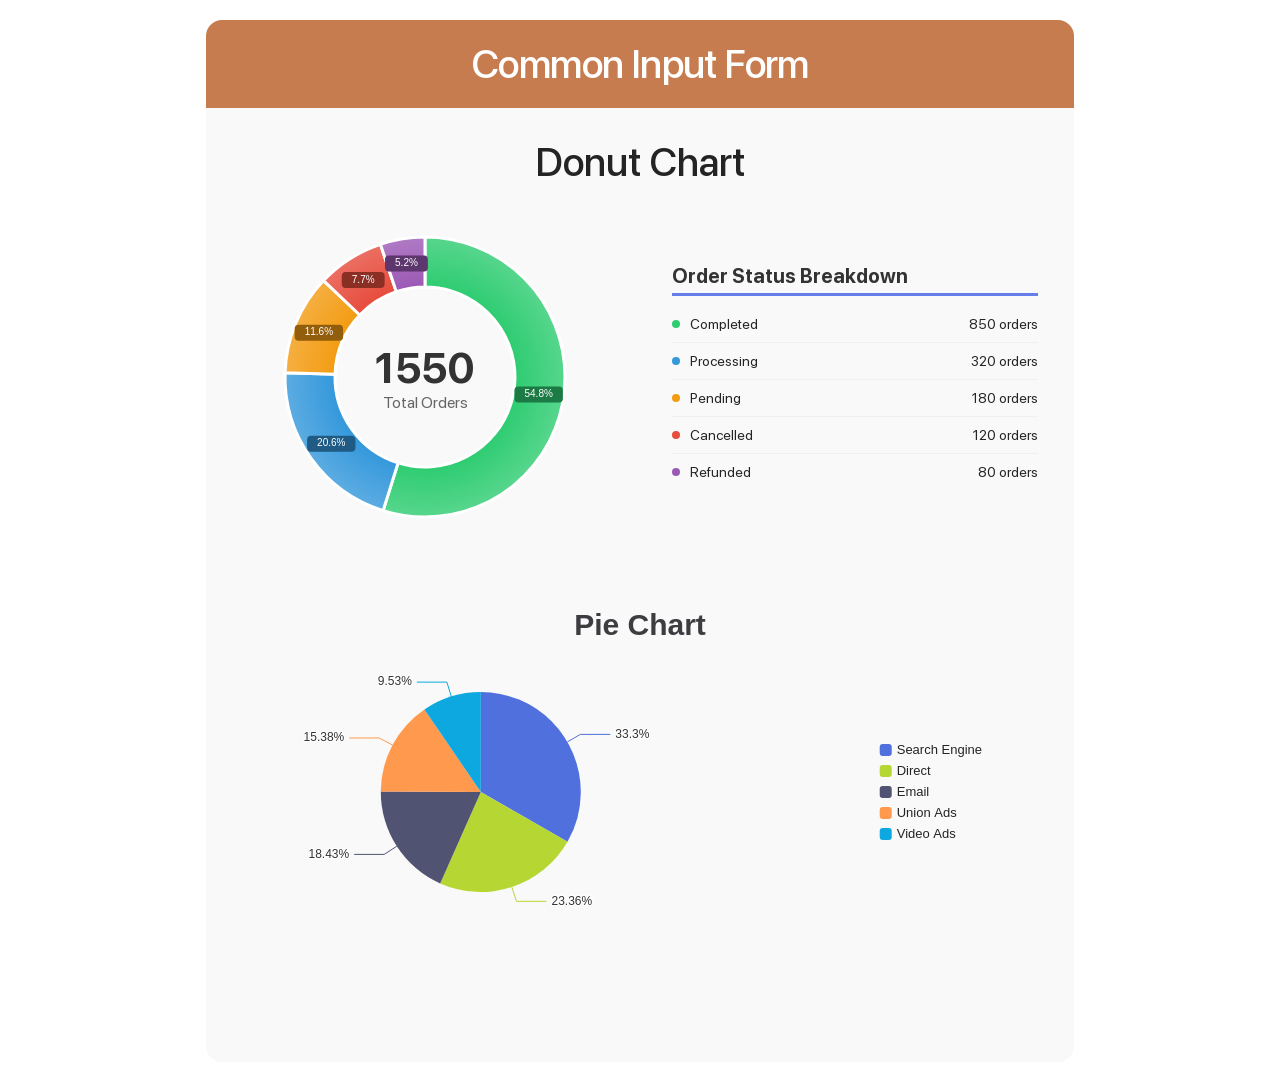
==== commit b43eb72c: "completed date-picker with range" ====
--- a/graph.html
+++ b/graph.html
@@ -28,25 +28,53 @@
             </div>
             <div class="form-body">
                 <!-- Donut chart -->
-                <div class="chart-container">
-                    <div class="row">
-                        <div class="col-sm-6">
-                            <div class="chart-wrap">
-                                <div class="tooltip" id="tooltip">
-                                    <div class="tooltip-title"></div>
-                                    <div class="tooltip-body"></div>
+                <div class="order-chart-main">
+                    <div class="chart-header">
+                        <h1 class="text-center mb-3">Donut Chart</h1>
+                    </div>
+
+                    <div class="chart-container">
+                        <div class="row">
+                            <div class="col-md-6">
+                                <div class="chart-wrap">
+                                    <canvas id="orderChart" width="350" height="350"></canvas>
+                                    <div class="center-info">
+                                        <div class="center-value" id="totalOrders">0</div>
+                                        <div class="center-label">Total Orders</div>
+                                    </div>
                                 </div>
-                                <canvas id="donutChart" width="250" height="250"></canvas>
-                                <div class="total-text-center" id="totalText"></div>
                             </div>
-                        </div>
-                        <div class="col-sm-6">
-                            <div class="chart-list-wrap">
-                                <div class="labels" id="labels"></div>
-                                <ul class="breakdown" id="breakdown"></ul>
+                            <div class="col-md-6">
+                                <div class="legend-section">
+                                    <div class="legend-title">Order Status Breakdown</div>
+                                    <div class="chart-list-wrap">
+                                        <ul class="breakdown" id="breakdown"></ul>
+                                    </div>
+                                </div>
                             </div>
                         </div>
                     </div>
+
+                    <div class="tooltip" id="tooltip"></div>
+                </div>
+
+                <!-- Pie chart using E-charts library -->
+                <div class="piechart-main">
+                    <div id="pieChartContainer" class="piechart-wrap"></div>
+
+                    <!-- Pie chart using HTML canvas no use library -->
+                    <!-- <div class="chart-section">
+                        <div class="chart-wrapper">
+                            <canvas id="pieChart" width="350" height="350"></canvas>
+                        </div>
+
+                        <div class="breakdown-section">
+                            <div class="breakdown-title">Data Breakdown</div>
+                            <ul class="breakdown" id="breakdown"></ul>
+                        </div>
+                    </div>
+
+                    <div class="tooltip" id="tooltip"></div> -->
                 </div>
             </div>
         </div>
@@ -57,215 +85,416 @@
     <script src="assets/js/select2.min.js"></script>
     <script src="assets/js/bootstrap.bundle.min.js"></script>
     <script src="assets/js/flatpickr.js"></script>
+    <script src="assets/js/echarts.min.js"></script>
     <script src="assets/js/custom.js" defer></script>
 
     <!-- Donut chart JS -->
     <script>
-        const data = [
-            { label: "Pending", value: 40, color: "#f39c12", visible: true },
-            { label: "Completed", value: 80, color: "#2ecc71", visible: true },
-            { label: "Cancelled", value: 20, color: "#e74c3c", visible: true },
-            { label: "Returned", value: 10, color: "#3498db", visible: true }
+        // Order status data
+        let orderData = [
+            { status: 'Completed', count: 850, color: '#2ecc71', icon: '✅' },
+            { status: 'Processing', count: 320, color: '#3498db', icon: '⚙️' },
+            { status: 'Pending', count: 180, color: '#f39c12', icon: '⏳' },
+            { status: 'Cancelled', count: 120, color: '#e74c3c', icon: '❌' },
+            { status: 'Refunded', count: 80, color: '#9b59b6', icon: '💰' }
         ];
 
-        const canvas = document.getElementById("donutChart");
-        const ctx = canvas.getContext("2d");
-        const tooltip = document.getElementById("tooltip");
-
-        const tooltipTitle = tooltip.querySelector(".tooltip-title");
-        const tooltipBody = tooltip.querySelector(".tooltip-body");
-
-        let animationProgress = 0;
-
-        /* ==== HELPERS ==== */
-        function getTotalVisible() {
-            return data.filter(d => d.visible).reduce((sum, d) => sum + d.value, 0);
-        }
-
-        function updateCenterText() {
-            const total = getTotalVisible();
-            document.getElementById("totalText").innerHTML =
-                `<span>Total Orders</span><br><span>${total}</span>`;
-        }
-
-        /* ==== DRAW CHART ==== */
-        function drawChart(progress = 1) {
-            ctx.clearRect(0, 0, canvas.width, canvas.height);
-
-            let startAngle = -Math.PI / 2;
-
-            const visibleData = data.filter(d => d.visible);
-            const totalVisible = getTotalVisible();
-
-            visibleData.forEach(d => {
-                const sliceAngle = (d.value / totalVisible) * Math.PI * 2 * progress;
-
-                // Draw arc
+        let animationProgress = 1;
+        let showLabels = true;
+
+        const CANVAS_SIZE = 350;
+        const OUTER_RADIUS = 140;
+        const INNER_RADIUS = 90;
+
+        // Setup canvas for HD screens
+        function setupCanvas() {
+            const canvas = document.getElementById('orderChart');
+            const ctx = canvas.getContext('2d');
+
+            const parent = canvas.parentElement;
+            const size = parent.clientWidth; // responsive width
+
+            const dpr = window.devicePixelRatio || 1;
+
+            canvas.width = CANVAS_SIZE * dpr;
+            canvas.height = CANVAS_SIZE * dpr;
+
+            canvas.style.width = CANVAS_SIZE + "px";
+            canvas.style.height = CANVAS_SIZE + "px";
+
+            ctx.setTransform(dpr, 0, 0, dpr, 0, 0);
+
+            return { canvas, ctx, size };
+        }
+
+        // Draw donut chart
+        function drawDonutChart() {
+            const { canvas, ctx } = setupCanvas();
+
+            const centerX = CANVAS_SIZE / 2;
+            const centerY = CANVAS_SIZE / 2;
+
+            ctx.clearRect(0, 0, CANVAS_SIZE, CANVAS_SIZE);
+
+            const total = orderData.reduce((sum, item) => sum + item.count, 0);
+
+            let currentAngle = -Math.PI / 2;
+
+            orderData.forEach((item) => {
+                const sliceAngle = (item.count / total) * 2 * Math.PI * animationProgress;
+                const middleAngle = currentAngle + sliceAngle / 2;
+
+                // Draw slice
                 ctx.beginPath();
-                ctx.arc(125, 125, 100, startAngle, startAngle + sliceAngle);
-                ctx.arc(125, 125, 60, startAngle + sliceAngle, startAngle, true);
+                ctx.arc(centerX, centerY, OUTER_RADIUS, currentAngle, currentAngle + sliceAngle);
+                ctx.arc(centerX, centerY, INNER_RADIUS, currentAngle + sliceAngle, currentAngle, true);
                 ctx.closePath();
 
-                ctx.fillStyle = d.color;
+                // Gradient
+                const gradient = ctx.createRadialGradient(centerX, centerY, INNER_RADIUS, centerX, centerY, OUTER_RADIUS);
+                gradient.addColorStop(0, item.color);
+                gradient.addColorStop(1, lightenColor(item.color, 0.2));
+
+                ctx.fillStyle = gradient;
                 ctx.fill();
 
-                // ✅ FIXED ANGLES (important for tooltip)
-                d.start = startAngle + Math.PI / 2;
-                d.end = startAngle + sliceAngle + Math.PI / 2;
-
-                // ✅ % LABEL
-                const midAngle = (startAngle + startAngle + sliceAngle) / 2;
-                const labelRadius = 80;
-
-                const textX = 125 + Math.cos(midAngle) * labelRadius;
-                const textY = 125 + Math.sin(midAngle) * labelRadius;
-
-                const percent = ((d.value / totalVisible) * 100).toFixed(1) + "%";
-
-                ctx.fillStyle = "#fff";
-                ctx.font = "bold 12px Arial";
-                ctx.textAlign = "center";
-                ctx.textBaseline = "middle";
-                ctx.fillText(percent, textX, textY);
-
-                startAngle += sliceAngle;
+                ctx.strokeStyle = "#fff";
+                ctx.lineWidth = 3;
+                ctx.stroke();
+
+                // Labels
+                if (showLabels && animationProgress === 1 && sliceAngle > 0.3) {
+                    const labelRadius = (OUTER_RADIUS + INNER_RADIUS) / 2;
+                    const labelX = centerX + Math.cos(middleAngle) * labelRadius;
+                    const labelY = centerY + Math.sin(middleAngle) * labelRadius;
+
+                    const percentage = ((item.count / total) * 100).toFixed(1) + "%";
+
+                    ctx.font = "normal 10px Arial";
+                    const textWidth = ctx.measureText(percentage).width;
+
+                    ctx.fillStyle = item.color;
+                    const paddingX = 10;
+                    const paddingY = 10;
+                    const rectWidth = textWidth + paddingX * 2;
+                    const rectHeight = 16;
+                    const borderRadius = 4;
+
+
+                    const x = labelX - rectWidth / 2;
+                    const y = labelY - rectHeight / 2;
+
+                    //  Rounded rectangle
+                    ctx.beginPath();
+                    ctx.moveTo(x + borderRadius, y);
+                    ctx.lineTo(x + rectWidth - borderRadius, y);
+                    ctx.quadraticCurveTo(x + rectWidth, y, x + rectWidth, y + borderRadius);
+                    ctx.lineTo(x + rectWidth, y + rectHeight - borderRadius);
+                    ctx.quadraticCurveTo(x + rectWidth, y + rectHeight, x + rectWidth - borderRadius, y + rectHeight);
+                    ctx.lineTo(x + borderRadius, y + rectHeight);
+                    ctx.quadraticCurveTo(x, y + rectHeight, x, y + rectHeight - borderRadius);
+                    ctx.lineTo(x, y + borderRadius);
+                    ctx.quadraticCurveTo(x, y, x + borderRadius, y);
+                    ctx.closePath();
+
+                    ctx.fillStyle = item.color;
+                    ctx.fill();
+
+                    // Optional border
+                    // ctx.strokeStyle = "#fff";
+                    // ctx.lineWidth = 1;
+                    // ctx.stroke();
+
+                    //  Black background
+                    ctx.fillStyle = "rgba(0, 0, 0, 0.4)";
+                    ctx.fill();
+
+                    // Text
+                    ctx.fillStyle = "#fff";
+                    ctx.textAlign = "center";
+                    ctx.textBaseline = "middle";
+                    ctx.fillText(percentage, labelX, labelY);
+                }
+
+                currentAngle += sliceAngle;
             });
-        }
-
-        /* ==== ANIMATION ==== */
-        function animate() {
-            animationProgress += 0.03;
-            if (animationProgress > 1) animationProgress = 1;
-
-            drawChart(animationProgress);
-
-            if (animationProgress < 1) requestAnimationFrame(animate);
-        }
-
-        updateCenterText();
-        animate();
-
-        /* ==== TOOLTIP ==== */
-        canvas.addEventListener("mousemove", function (e) {
+
+            canvas.orderData = orderData;
+            canvas.total = total;
+        }
+
+        // Legend
+        function createLegend() {
+            const breakdown = document.getElementById('breakdown');
+            breakdown.innerHTML = '';
+
+            orderData.forEach((item) => {
+                const li = document.createElement('li');
+                li.innerHTML = `
+                    <div class="status-info">
+                        <div class="status-dot" style="background-color:${item.color}"></div>
+                        <span>${item.status}</span>
+                    </div>
+                    <span>${item.count} orders</span>
+                `;
+                breakdown.appendChild(li);
+            });
+        }
+
+        // Stats
+        function updateStats() {
+            const total = orderData.reduce((sum, item) => sum + item.count, 0);
+            document.getElementById('totalOrders').textContent = total;
+        }
+
+        // Hover detection
+        function getSliceAtPosition(canvas, x, y) {
             const rect = canvas.getBoundingClientRect();
 
-            const mouseX = e.clientX - rect.left;
-            const mouseY = e.clientY - rect.top;
-
-            // center-based coords
-            const x = mouseX - 125;
-            const y = mouseY - 125;
-
-            // distance from center
-            const distance = Math.sqrt(x * x + y * y);
-
-            // ✅ Only inside donut ring
-            if (distance < 60 || distance > 100) {
-                tooltip.style.opacity = 0;
-                return;
+            const mouseX = (x - rect.left) * (CANVAS_SIZE / rect.width);
+            const mouseY = (y - rect.top) * (CANVAS_SIZE / rect.height);
+
+            const centerX = CANVAS_SIZE / 2;
+            const centerY = CANVAS_SIZE / 2;
+
+            const dx = mouseX - centerX;
+            const dy = mouseY - centerY;
+
+            const distance = Math.sqrt(dx * dx + dy * dy);
+
+            if (distance >= INNER_RADIUS && distance <= OUTER_RADIUS) {
+                let angle = Math.atan2(dy, dx) + Math.PI / 2;
+                if (angle < 0) angle += 2 * Math.PI;
+
+                let currentAngle = 0;
+                const total = canvas.total;
+
+                for (let item of canvas.orderData) {
+                    const sliceAngle = (item.count / total) * 2 * Math.PI;
+                    if (angle >= currentAngle && angle < currentAngle + sliceAngle) {
+                        return item;
+                    }
+                    currentAngle += sliceAngle;
+                }
             }
 
-            // angle calc
-            let angle = Math.atan2(y, x);
-
-            // shift so 0 starts from top
-            angle = angle + Math.PI / 2;
-
-            // normalize (0 → 2PI)
-            if (angle < 0) angle += Math.PI * 2;
-
-            let found = false;
-            const totalVisible = getTotalVisible();
-
-            data.forEach(d => {
-                if (!d.visible) return;
-
-                // ✅ exact slice detection (handles edge case)
-                let isInsideSlice = false;
-
-                if (d.start < d.end) {
-                    isInsideSlice = angle >= d.start && angle <= d.end;
+            return null;
+        }
+
+        // Tooltip
+        function showTooltip(e, data) {
+            const tooltip = document.getElementById('tooltip');
+            const total = orderData.reduce((s, i) => s + i.count, 0);
+            const pct = ((data.count / total) * 100).toFixed(1);
+
+            tooltip.innerHTML = `
+                <strong>${data.status}</strong><br>
+                Orders: ${data.count}<br>
+                ${pct}%
+            `;
+
+            tooltip.style.left = e.clientX + 10 + "px";
+            tooltip.style.top = e.clientY - 10 + "px";
+            tooltip.classList.add("show");
+        }
+
+        function hideTooltip() {
+            document.getElementById('tooltip').classList.remove("show");
+        }
+
+        // Interactions
+        function setupInteractions() {
+            const canvas = document.getElementById('orderChart');
+
+            canvas.addEventListener('mousemove', (e) => {
+                const slice = getSliceAtPosition(canvas, e.clientX, e.clientY);
+
+                if (slice) {
+                    showTooltip(e, slice);
+                    canvas.style.cursor = "pointer";
                 } else {
-                    isInsideSlice = angle >= d.start || angle <= d.end;
-                }
-
-                if (isInsideSlice) {
-
-                    const percent = ((d.value / totalVisible) * 100).toFixed(1);
-
-                    tooltipTitle.innerText = d.label;
-                    tooltipBody.innerHTML = `
-                        Orders: <b>${d.value}</b><br>
-                        Percentage: <b>${percent}%</b>
-                    `;
-
-                    // ✅ Keep tooltip inside canvas
-                    let left = mouseX + 10;
-                    let top = mouseY + 10;
-
-                    const tooltipWidth = tooltip.offsetWidth || 140;
-                    const tooltipHeight = tooltip.offsetHeight || 60;
-
-                    if (left + tooltipWidth > canvas.width) {
-                        left = mouseX - tooltipWidth - 10;
-                    }
-
-                    if (top + tooltipHeight > canvas.height) {
-                        top = mouseY - tooltipHeight - 10;
-                    }
-
-                    tooltip.style.left = left + "px";
-                    tooltip.style.top = top + "px";
-                    tooltip.style.opacity = 1;
-
-                    found = true;
+                    hideTooltip();
+                    canvas.style.cursor = "default";
                 }
             });
 
-            if (!found) {
-                tooltip.style.opacity = 0;
+            canvas.addEventListener('mouseleave', hideTooltip);
+        }
+
+        // Colors
+        function lightenColor(color, factor) {
+            const hex = color.replace('#', '');
+            const r = parseInt(hex.substr(0, 2), 16);
+            const g = parseInt(hex.substr(2, 2), 16);
+            const b = parseInt(hex.substr(4, 2), 16);
+
+            return `rgb(${Math.floor(r + (255 - r) * factor)},
+                ${Math.floor(g + (255 - g) * factor)},
+                ${Math.floor(b + (255 - b) * factor)})`;
+        }
+
+        // Animation
+        function animateChart() {
+            animationProgress = 0;
+            const duration = 1200;
+            const start = Date.now();
+
+            function frame() {
+                const elapsed = Date.now() - start;
+                animationProgress = Math.min(elapsed / duration, 1);
+                animationProgress = 1 - Math.pow(1 - animationProgress, 3);
+
+                drawDonutChart();
+
+                if (animationProgress < 1) {
+                    requestAnimationFrame(frame);
+                } else {
+                    updateStats();
+                }
             }
+
+            frame();
+        }
+
+
+        // Init
+        function renderChart() {
+            drawDonutChart();
+            createLegend();
+            updateStats();
+        }
+
+        // Start
+        renderChart();
+        setupInteractions();
+
+    </script>
+
+    <!-- Pie chart using E-charts library JS -->
+    <script>
+        document.addEventListener("DOMContentLoaded", function () {
+
+            const chartDom = document.getElementById('pieChartContainer');
+            const myChart = echarts.init(chartDom);
+
+            const option = {
+                title: {
+                    text: 'Pie Chart',
+                    left: 'center',
+                    textStyle: {
+                        fontSize: 30,
+                    },
+                },
+                tooltip: {
+                    trigger: 'item',
+                    formatter: '{b}<br/>Value: {c}<br/>{d}%',
+                    textStyle: {
+                        fontSize: 14,
+                        lineHeight: 20
+                    },
+
+                    padding: [8, 12],
+                },
+                legend: {
+                    orient: 'vertical',
+                    right: '100',
+                    top: 'center',
+
+                    icon: 'roundRect',   // rounded legend box
+                    itemWidth: 14,
+                    itemHeight: 14,
+
+                    textStyle: {
+                        fontSize: 14,
+                        color: '#242424',
+                    },
+
+                    padding: [16, 16],
+                },
+                series: [
+                    {
+                        name: 'Access From',
+                        type: 'pie',
+                        radius: '50%',
+                        center: ['30%', '50%'],
+                        data: [
+                            { value: 1048, name: 'Search Engine' },
+                            { value: 735, name: 'Direct' },
+                            { value: 580, name: 'Email' },
+                            { value: 484, name: 'Union Ads' },
+                            { value: 300, name: 'Video Ads' }
+                        ],
+                        label: {
+                            show: true,
+                            formatter: '{d}%',
+                            fontSize: 12,
+                            // fontWeight: 'bold',
+                        },
+                        emphasis: {
+                            itemStyle: {
+                                shadowBlur: 10,
+                                shadowOffsetX: 0,
+                                shadowColor: 'rgba(0, 0, 0, 0.5)'
+                            }
+                        }
+                    }
+                ],
+
+                // RESPONSIVE 
+                media: [
+                    {
+                        query: { maxWidth: 992 },
+                        option: {
+                            legend: {
+                                right: '40',
+
+                                itemWidth: 12,
+                                itemHeight: 12,
+
+                                textStyle: {
+                                    fontSize: 13,
+                                },
+
+                            },
+                        },
+                    },
+                    {
+                        query: { maxWidth: 768 },
+                        option: {
+                            title: {
+                                textStyle: {
+                                    fontSize: 20,
+                                    top: 10,
+                                }
+                            },
+                            legend: {
+                                orient: 'horizontal',
+                                bottom: 0,
+                                left: 'center',
+                            },
+                            series: [
+                                {
+                                    center: ['50%', '50%'],
+                                    radius: '60%',
+                                }
+                            ]
+                        },
+                    }
+                ],
+            };
+
+            myChart.setOption(option);
+
+            // responsive
+            window.addEventListener('resize', () => {
+                myChart.resize();
+            });
+
         });
-
-        canvas.addEventListener("mouseleave", () => {
-            tooltip.style.opacity = 0;
-        });
-
-        /* ==== LABELS ==== */
-        const labelsContainer = document.getElementById("labels");
-
-        data.forEach(d => {
-            const el = document.createElement("div");
-            el.className = "label-item";
-            el.style.background = d.color;
-            el.innerText = d.label;
-
-            labelsContainer.appendChild(el);
-        });
-
-        /* ==== BREAKDOWN STATUS LIST ==== */
-        function renderBreakdown() {
-            const list = document.getElementById("breakdown");
-            list.innerHTML = "";
-
-            data.forEach(d => {  // use full data (NOT visibleData)
-                const li = document.createElement("li");
-
-                // add classname after li
-                li.classList.add("status-item");
-                li.innerHTML = `
-                    <div class="status-left">
-                        <span class="status-dot" style="background:${d.color}"></span>
-                        <span class="status-text">${d.label}</span>
-                    </div>
-                    <div class="status-count">${d.value} orders</div>
-                `;
-
-                list.appendChild(li);
-            });
-        }
-        renderBreakdown();
     </script>
+
+    <!-- Pie chart no use library JS -->
+   
 </body>
 
 </html>
--- a/assets/css/style.css
+++ b/assets/css/style.css
@@ -328,6 +328,28 @@
 
 .select2-selection.select2-selection--multiple.select2-selection--clearable>.select2-search.select2-search--inline {
     display: none;
+}
+
+.select2-selection--multiple::after {
+    position: absolute;
+    content: "";
+    right: 16px;
+    top: 16px;
+    width: 16px;
+    height: 16px;
+    background-image: url(../images/btnnav-icon.svg);
+    background-repeat: no-repeat;
+    background-size: 100%;
+    background-position: center;
+    transition: transform 0.3s ease;
+}
+
+.select2-selection--multiple[aria-expanded="true"]::after {
+    transform: scaleY(-1);
+    -webkit-transform: scaleY(-1);
+    -moz-transform: scaleY(-1);
+    -ms-transform: scaleY(-1);
+    -o-transform: scaleY(-1);
 }
 
 /* WebKit (Chrome, Safari, Edge) */
@@ -1440,116 +1462,617 @@
 
 /************* Donut Chart CSS *************/
 .chart-wrap {
-    padding: 10px;
-    border-radius: 16px;
-    box-shadow: 0 4px 20px rgba(0, 0, 0, 0.05);
-    /* width: 350px; */
+    display: flex;
+    justify-content: center;
+    align-items: center;
+    position: relative;
+}
+
+.order-chart-main .center-info {
+    position: absolute;
     text-align: center;
-    position: relative;
-}
-
-.chart-container .total-text-center {
-    position: absolute;
-    top: 50%;
-    left: 50%;
-    transform: translate(-50%, -50%);
-    text-align: center;
+    pointer-events: none;
+}
+
+.order-chart-main .center-value {
+    font-size: 42px;
+    font-weight: bold;
+    color: #333;
+}
+
+.order-chart-main .center-label {
     font-size: 16px;
-    font-weight: bold;
-    -webkit-transform: translate(-50%, -50%);
-    -moz-transform: translate(-50%, -50%);
-    -ms-transform: translate(-50%, -50%);
-    -o-transform: translate(-50%, -50%);
-}
-
-.chart-container .label-item {
-    padding: 6px 10px;
-    border-radius: 20px;
-    color: #fff;
-    font-size: 12px;
-}
-
-.chart-container .hidden {
-    opacity: 0.3;
-}
-
-.chart-container .tooltip {
-    position: absolute;
-    background: #111;
-    color: #fff;
-    padding: 12px 14px;
-    border-radius: 10px;
-    font-size: 13px;
-    opacity: 0;
-    pointer-events: none;
-    min-width: 140px;
-    box-shadow: 0 8px 20px rgba(0, 0, 0, 0.2);
-    transition: 0.2s;
-    z-index: 10;
-}
-
-.chart-container .tooltip-title {
-    font-weight: bold;
-    margin-bottom: 6px;
-    font-size: 14px;
-}
-
-.chart-container .tooltip-body {
-    border-top: 1px solid rgba(255, 255, 255, 0.2);
-    padding-top: 6px;
-}
-
-.chart-list-wrap {
-    margin: auto;
+    color: #666;
+}
+
+.order-chart-main .legend-section {
+    padding: 20px 20px;
     display: flex;
     flex-direction: column;
+    justify-content: center;
     height: 100%;
-    /* justify-content: center; */
-    padding: 18px 0;
-}
-
-.chart-container .labels {
-    display: flex;
-    align-items: center;
-    gap: 10px;
-    padding-bottom: 20px;
-}
-
-.chart-container .breakdown {
+}
+
+.order-chart-main .legend-title {
+    font-size: 20px;
+    font-weight: 700;
+    color: #333;
+    margin-bottom: 10px;
+    border-bottom: 3px solid #667eea;
+    padding-bottom: 5px;
+}
+
+.order-chart-main .chart-list-wrap {
+    width: 100%;
+}
+
+.order-chart-main .breakdown {
+    list-style: none;
     padding: 0;
     margin: 0;
 }
 
-.chart-container li.status-item {
-    display: flex;
-    align-items: center;
+.order-chart-main .breakdown li {
+    display: flex;
     justify-content: space-between;
-    gap: 16px;
-    margin-bottom: 10px;
-}
-
-.chart-container li.status-item:last-child {
-    margin-bottom: 0;
-}
-
-.chart-container .status-dot {
-    display: inline-block;
-    vertical-align: middle;
+    align-items: center;
+    gap: 20px;
+    padding: 10px 0;
+    border-bottom: 1px solid #f0f0f0;
+    transition: all 0.3s;
+}
+
+.order-chart-main .breakdown li:last-child {
+    border-bottom: none;
+}
+
+.order-chart-main .breakdown li:hover {
+    background: #f8f9fa;
+    padding-left: 10px;
+}
+
+.order-chart-main .status-info {
+    display: flex;
+    align-items: center;
+    gap: 10px;
+}
+
+.order-chart-main .status-dot {
     width: 8px;
     height: 8px;
     border-radius: 50%;
-    margin-right: 10px;
-}
-
-.chart-container .status-text {
-    display: inline-block;
+    flex-shrink: 0;
+}
+
+.order-chart-main .status-name {
+    font-weight: 500;
+    color: #333;
     font-size: 16px;
 }
 
-.chart-container .status-count {
-    display: inline-block;
+.order-chart-main .status-count {
+    color: #999;
+    font-size: 0.95em;
+}
+
+.order-chart-main .legend-item {
+    display: none;
+}
+
+.order-chart-main .stats-grid {
+    display: grid;
+    grid-template-columns: repeat(auto-fit, minmax(200px, 1fr));
+    gap: 20px;
+    margin-top: 30px;
+}
+
+.order-chart-main .tooltip {
+    position: fixed;
+    background: rgba(0, 0, 0, 0.95);
+    color: white;
+    padding: 14px 16px;
+    border-radius: 10px;
+    pointer-events: none;
+    opacity: 0;
+    transition: opacity 0.2s;
+    z-index: 1000;
+    box-shadow: 0 8px 20px rgba(0, 0, 0, 0.4);
+    -webkit-border-radius: 10px;
+    -moz-border-radius: 10px;
+    -ms-border-radius: 10px;
+    -o-border-radius: 10px;
+}
+
+.order-chart-main .tooltip.show {
+    opacity: 1;
+}
+
+.order-chart-main .tooltip-title {
+    font-weight: bold;
+    font-size: 1.1em;
+    margin-bottom: 8px;
+    border-bottom: 1px solid rgba(255, 255, 255, 0.3);
+    padding-bottom: 5px;
+}
+
+.order-chart-main .tooltip-row {
+    display: flex;
+    justify-content: space-between;
+    gap: 20px;
+    margin: 5px 0;
+}
+
+/* end */
+
+/************* Pie Chart CSS *************/
+.piechart-wrap {
+    width: 100%;
+    height: 400px;
+}
+
+.piechart-main {
+    padding: 40px 20px;
+}
+
+/* end */
+
+
+/************* Custom Date & Time Picker CSS *************/
+.custom-datetime .bootstrap-datetimepicker-widget.dropdown-menu {
+    margin: 4px 0;
+    padding: 8px 8px;
+    border-radius: 12px;
+    border-color: transparent;
+    box-shadow: 0 10px 14px 2px rgba(0, 0, 0, .1), 0 10px 14px 2px rgba(0, 0, 0, .1), 0 10px 14px 2px rgba(0, 0, 0, .1);
+    transform-origin: top center;
+    animation: scale-in-center 0.2s cubic-bezier(0.250, 0.460, 0.450, 0.940) both;
+    -webkit-animation: scale-in-center 0.2s cubic-bezier(0.250, 0.460, 0.450, 0.940) both;
+}
+
+.custom-datetime .bootstrap-datetimepicker-widget.dropdown-menu.bottom:after,
+.custom-datetime .bootstrap-datetimepicker-widget.dropdown-menu.bottom:before,
+.custom-datetime .bootstrap-datetimepicker-widget table th.next:after,
+.custom-datetime .bootstrap-datetimepicker-widget.dropdown-menu.top:before,
+.custom-datetime .bootstrap-datetimepicker-widget.dropdown-menu.top:after {
+    display: none;
+}
+
+.custom-datetime .fa.fa-chevron-right,
+.custom-datetime .fa.fa-chevron-left {
+    font-size: 12px;
+    vertical-align: middle;
+    margin-bottom: 5px;
+}
+
+.custom-datetime .fa.fa-chevron-right {
+    margin-left: 3px;
+}
+
+.custom-datetime .fa.fa-chevron-left {
+    margin-right: 3px;
+}
+
+.bootstrap-datetimepicker-widget table th {
+    transition: .2s ease;
+    -webkit-transition: .2s ease;
+    -moz-transition: .2s ease;
+    -ms-transition: .2s ease;
+    -o-transition: .2s ease;
+}
+
+.custom-datetime .bootstrap-datetimepicker-widget table th.prev,
+.custom-datetime .bootstrap-datetimepicker-widget table th.next {
+    height: 30px;
+    width: 30px;
+    border-radius: 50%;
+    padding: 8px;
+    display: block;
+    text-align: center;
+}
+
+.custom-datetime .bootstrap-datetimepicker-widget table th.prev {
+    margin-right: 6px;
+}
+
+.custom-datetime .bootstrap-datetimepicker-widget table th.next {
+    margin-left: 6px;
+}
+
+.custom-datetime .bootstrap-datetimepicker-widget table th.picker-switch {
     font-size: 14px;
-    color: #8c9097;
+    border-radius: 50px;
+    font-weight: 600;
+    font-family: 'SFProDisplay', sans-serif;
+    width: 100%;
+}
+
+.custom-datetime .bootstrap-datetimepicker-widget table th.dow {
+    min-width: 41px;
+}
+
+.custom-datetime .bootstrap-datetimepicker-widget table th.dow {
+    color: #8c8c8c;
+    font-weight: 300;
+    text-transform: uppercase;
+    font-size: 12px;
+    opacity: .7;
+    line-height: normal !important;
+    height: auto !important;
+    padding: 10px 0 8px;
+}
+
+.custom-datetime .bootstrap-datetimepicker-widget table td.day {
+    box-sizing: border-box;
+    height: 41px;
+    line-height: 0;
+    width: 41px;
+    font-size: 14px;
+    padding: 0;
+    border-radius: 50%;
+    transition: .2s ease;
+    -webkit-transition: .2s ease;
+    -moz-transition: .2s ease;
+    -ms-transition: .2s ease;
+    -o-transition: .2s ease;
+}
+
+.custom-datetime .bootstrap-datetimepicker-widget table td.today:before {
+    display: none;
+}
+
+.custom-datetime .bootstrap-datetimepicker-widget table td.active,
+.custom-datetime .bootstrap-datetimepicker-widget table td.active:hover,
+.custom-datetime .bootstrap-datetimepicker-widget table td span.active {
+    background: #C67C4E;
+    color: #fff;
+}
+
+.custom-datetime .bootstrap-datetimepicker-widget table td span {
+    font-size: 14px;
+    height: 36px;
+    line-height: 36px;
+    border-radius: 50px;
+    vertical-align: middle;
+}
+
+.custom-datetime .bootstrap-datetimepicker-widget .datepicker-decades .decade {
+    line-height: normal !important;
+    height: auto;
+    font-size: 14px;
+    display: inline-flex;
+    justify-content: center;
+    min-width: 90px;
+    padding: 8px 4px;
+    transition: .2s ease;
+    -webkit-transition: .2s ease;
+    -moz-transition: .2s ease;
+    -ms-transition: .2s ease;
+    -o-transition: .2s ease;
+}
+
+.custom-datetime .bootstrap-datetimepicker-widget .datepicker-decades table td,
+.custom-datetime .bootstrap-datetimepicker-widget .datepicker-months table td {
+    line-height: 40px;
+}
+
+.scale-in-center {
+    animation: scale-in-center 0.2s cubic-bezier(0.250, 0.460, 0.450, 0.940) both;
+    -webkit-animation: scale-in-center 0.2s cubic-bezier(0.250, 0.460, 0.450, 0.940) both;
+    transform-origin: top center;
+}
+
+.scale-out-center {
+    animation: scale-out-center 0.3s ease both;
+    -webkit-animation: scale-out-center 0.3s ease both;
+    transform-origin: top center;
+}
+
+/* Scale-in / Scale-out animation */
+@keyframes scale-animation {
+
+    0% {
+        transform: scale(0.85);
+        opacity: 0;
+    }
+
+    50% {
+        transform: scale(1);
+        opacity: 1;
+    }
+
+    100% {
+        transform: scale(0.85);
+        opacity: 0;
+    }
+}
+
+@-webkit-keyframes scale-animation {
+
+    0% {
+        transform: scale(0.85);
+        opacity: 0;
+    }
+
+    50% {
+        transform: scale(1);
+        opacity: 1;
+    }
+
+    100% {
+        transform: scale(0.85);
+        opacity: 0;
+    }
+}
+
+/* animation scale-in-center */
+@-webkit-keyframes scale-in-center {
+    0% {
+        opacity: 0;
+        transform: scale(0.80);
+        -webkit-transform: scale(0.80);
+        -moz-transform: scale(0.80);
+        -ms-transform: scale(0.80);
+        -o-transform: scale(0.80);
+    }
+
+    100% {
+        -webkit-transform: scale(1);
+        transform: scale(1);
+        opacity: 1;
+    }
+}
+
+@keyframes scale-in-center {
+    0% {
+        opacity: 0;
+        transform: scale(0.80);
+        -webkit-transform: scale(0.80);
+        -moz-transform: scale(0.80);
+        -ms-transform: scale(0.80);
+        -o-transform: scale(0.80);
+    }
+
+    100% {
+        transform: scale(1);
+        -webkit-transform: scale(1);
+        opacity: 1;
+    }
+}
+
+/* animation scale-out-center */
+@keyframes scale-out-center {
+    0% {
+        transform: scale(1);
+        opacity: 1;
+    }
+
+    100% {
+        opacity: 0;
+        transform: scale(0.80);
+        -webkit-transform: scale(0.80);
+        -moz-transform: scale(0.80);
+        -ms-transform: scale(0.80);
+        -o-transform: scale(0.80);
+    }
+}
+
+@-webkit-keyframes scale-out-center {
+    0% {
+        transform: scale(1);
+        opacity: 1;
+    }
+
+    100% {
+        opacity: 0;
+        transform: scale(0.80);
+        -webkit-transform: scale(0.80);
+        -moz-transform: scale(0.80);
+        -ms-transform: scale(0.80);
+        -o-transform: scale(0.80);
+    }
+}
+
+/* TimePicker */
+.custom-datetime .custom_time_pickr+.bootstrap-datetimepicker-widget.dropdown-menu {
+    width: 14em;
+}
+
+.custom-datetime .timepicker .btn {
+    min-width: auto;
+    border-radius: 10px;
+    background: transparent;
+    color: #000;
+    border: none;
+    transition: .2s ease;
+    -webkit-transition: .2s ease;
+    -moz-transition: .2s ease;
+    -ms-transition: .2s ease;
+    -o-transition: .2s ease;
+    -webkit-border-radius: 10px;
+    -moz-border-radius: 10px;
+    -ms-border-radius: 10px;
+    -o-border-radius: 10px;
+}
+
+.custom-datetime .timepicker .btn:hover {
+    background-color: #C67C4E !important;
+    color: #fff !important;
+}
+
+.custom-datetime .timepicker .btn.btn-primary {
+    width: 100%;
+    text-align: center;
+    line-height: normal;
+}
+
+.custom-datetime .timepicker td {
+    height: auto;
+    line-height: normal;
+    width: auto;
+}
+
+.custom-datetime .timepicker td.minute {
+    height: 30px;
+    line-height: 0;
+    width: 30px;
+}
+
+.custom-datetime .bootstrap-datetimepicker-widget .timepicker table td span {
+    height: auto;
+    line-height: 1;
+    font-weight: 400;
+    border-radius: 50px;
+    vertical-align: middle;
+    margin: 2px 2px 4px;
+    width: 30px;
+    text-align: center;
+}
+
+.custom-datetime .bootstrap-datetimepicker-widget .timepicker table td span:hover {
+    background: transparent;
+}
+
+/* Range Header Styles */
+.range-header {
+    display: flex;
+    align-items: center;
+    justify-content: space-between;
+    padding: 6px 6px;
+    background: #f8f8f8;
+    border-radius: 10px;
+    margin-bottom: 6px;
+    gap: 6px;
+    position: relative;
+}
+
+.range-date-box {
+    flex: 1;
+    background: #e5e5e5;
+    padding: 8px 12px;
+    border-radius: 8px;
+    border: none;
+    cursor: pointer;
+    text-align: left;
+    transition: all .5s cubic-bezier(0.22, 1, 0.36, 1);
+    -webkit-transition: all .5s cubic-bezier(0.22, 1, 0.36, 1);
+    -moz-transition: all .5s cubic-bezier(0.22, 1, 0.36, 1);
+    -ms-transition: all .5s cubic-bezier(0.22, 1, 0.36, 1);
+    -o-transition: all .5s cubic-bezier(0.22, 1, 0.36, 1);
+}
+
+.range-date-box:hover {
+    background: #d8d8d8;
+}
+
+.range-date-box.active {
+    background: #fff;
+    box-shadow: 0 2px 6px rgba(0, 0, 0, 0.4);
+}
+
+.range-label {
+    font-size: 11px;
+    color: #000;
+    font-weight: 600;
+    margin-bottom: 3px;
+    text-transform: capitalize;
+    letter-spacing: 0.3px;
+}
+
+.range-value {
+    font-size: 12px;
+    font-weight: 400;
+    color: #999;
+    letter-spacing: 0.1px;
+}
+
+.range-date-box.active .range-label {
+    color: #000;
+    font-weight: 900;
+}
+
+.range-date-box.active .range-value {
+    color: #000;
+}
+
+.range-date-box .range-value:not(:contains('Please')) {
+    color: #000 !important;
+}
+
+.range-clear-btn {
+    width: 30px;
+    height: 30px;
+    border-radius: 50%;
+    border: none;
+    background: #ddd;
+    color: #666;
+    display: flex;
+    align-items: center;
+    justify-content: center;
+    cursor: pointer;
+    transition: all 0.2s ease;
+    flex-shrink: 0;
+    padding: 0;
+}
+
+.range-clear-btn:hover {
+    background: #ccc;
+    color: #333;
+}
+
+.range-clear-btn i {
+    font-size: 12px;
+}
+
+/* Range selection styles */
+.custom-datetime .bootstrap-datetimepicker-widget table td.range-start,
+.custom-datetime .bootstrap-datetimepicker-widget table td.range-end {
+    background: #C67C4E;
+    color: #fff;
+    position: relative;
+}
+
+.custom-datetime .bootstrap-datetimepicker-widget table td.range-between {
+    color: #c67c4e !important;
+    font-weight: 500;
+    position: relative;
+}
+
+.custom-datetime .bootstrap-datetimepicker-widget table td.range-start:after {
+    border-top-left-radius: 50px;
+    border-bottom-left-radius: 50px;
+}
+
+.custom-datetime .bootstrap-datetimepicker-widget table td.range-end:after {
+    border-top-right-radius: 50px;
+    border-bottom-right-radius: 50px;
+}
+
+.custom-datetime .bootstrap-datetimepicker-widget table td.range-start:after,
+.custom-datetime .bootstrap-datetimepicker-widget table td.range-between:after,
+.custom-datetime .bootstrap-datetimepicker-widget table td.range-end:after {
+    position: absolute;
+    content: "";
+    box-sizing: border-box;
+    left: 0;
+    right: 0;
+    top: 5px;
+    bottom: 5px;
+    z-index: 0;
+    background: rgba(196, 122, 74, 0.2) !important;
+    color: #c67c4e !important;
+    width: 100%;
+}
+
+.scale-in-center {
+    animation: scale-in-center 0.2s cubic-bezier(0.250, 0.460, 0.450, 0.940) both;
+    -webkit-animation: scale-in-center 0.2s cubic-bezier(0.250, 0.460, 0.450, 0.940) both;
+    transform-origin: top center;
+}
+
+.scale-out-center {
+    animation: scale-out-center 0.3s ease both;
+    -webkit-animation: scale-out-center 0.3s ease both;
+    transform-origin: top center;
 }
 
 /* end */
--- a/assets/css/media.css
+++ b/assets/css/media.css
@@ -1,5 +1,129 @@
 /* Add your responsive styles here */
+
+@media (max-width: 1199px) {
+
+    /* Bootstrap DateTimepicker */
+    .custom-datetime .bootstrap-datetimepicker-widget.dropdown-menu {
+        padding: 8px 6px;
+    }
+
+    .custom-datetime .bootstrap-datetimepicker-widget table th.dow {
+        padding: 6px 0 0px;
+    }
+
+    .custom-datetime .bootstrap-datetimepicker-widget table td.day {
+        font-size: 13px;
+    }
+
+    .bootstrap-datetimepicker-widget .datepicker-decades .decade {
+        font-size: 13px;
+    }
+
+    /* range date-picker */
+    .custom-datetime .bootstrap-datetimepicker-widget table td.range-start:after,
+    .custom-datetime .bootstrap-datetimepicker-widget table td.range-between:after,
+    .custom-datetime .bootstrap-datetimepicker-widget table td.range-end:after {
+        top: 3px;
+        bottom: 3px;
+    }
+
+    /* end */
+}
+
 @media (max-width: 992px) {
+
+    /* Bootstrap DateTimepicker */
+    .custom-datetime .timepicker .btn {
+        border-radius: 8px;
+    }
+
+    .custom-datetime .timepicker td.minute {
+        font-size: 14px;
+    }
+
+    .custom-datetime .bootstrap-datetimepicker-widget.dropdown-menu {
+        width: 17em;
+    }
+
+    .custom-datetime .bootstrap-datetimepicker-widget table th.dow {
+        min-width: 36px;
+    }
+
+    .custom-datetime .bootstrap-datetimepicker-widget table td.day {
+        height: 36px;
+        width: 36px;
+    }
+
+    .bootstrap-datetimepicker-widget table td span {
+        height: 30px;
+        line-height: 28px;
+    }
+
+    .bootstrap-datetimepicker-widget .datepicker-decades .decade {
+        font-size: 12px;
+        min-width: 80px;
+        padding: 6px 4px;
+    }
+
+    .custom-datetime .bootstrap-datetimepicker-widget table th.prev {
+        margin-right: 4px;
+    }
+
+    .custom-datetime .bootstrap-datetimepicker-widget table th.next {
+        margin-left: 4px;
+    }
+
+    /* range date-picker */
+    .range-date-box {
+        padding: 6px 8px;
+        border-radius: 6px;
+    }
+
+    .range-clear-btn {
+        width: 28px;
+        height: 28px;
+        margin-left: 10px;
+    }
+
+    /* end */
+    .select2-selection--multiple::after {
+        right: 14px;
+        top: 14px;
+        width: 14px;
+        height: 14px;
+    }
+
+    /* canvas chart */
+    .piechart-main {
+        padding: 40px 16px;
+    }
+
+    .order-chart-main .tooltip {
+        display: none;
+    }
+
+    .order-chart-main canvas {
+        max-width: 320px;
+        max-height: 320px;
+    }
+
+    .order-chart-main .center-value {
+        font-size: 35px;
+    }
+
+    .order-chart-main .center-label {
+        font-size: 12px;
+    }
+
+    .order-chart-main .breakdown li {
+        padding: 8px 0;
+    }
+
+    .order-chart-main .legend-title {
+        font-size: 18px;
+    }
+
+    /* end */
     .range-input {
         height: 6px;
     }
@@ -142,6 +266,74 @@
 }
 
 @media (max-width: 575px) {
+
+    /* Bootstrap DateTimepicker */
+    .custom-datetime .custom_time_pickr+.bootstrap-datetimepicker-widget.dropdown-menu {
+        width: 10em;
+    }
+
+    .custom-datetime .timepicker td.separator {
+        min-width: 2px !important;
+    }
+
+    .custom-datetime .timepicker td {
+        min-width: 40px;
+    }
+
+    .custom-datetime .timepicker .btn.btn-primary {
+        font-size: 14px;
+        margin: 0 auto;
+    }
+
+    .custom-datetime .bootstrap-datetimepicker-widget.dropdown-menu {
+        width: 16em;
+    }
+
+    .custom-datetime .bootstrap-datetimepicker-widget table th.dow {
+        min-width: 34px;
+    }
+
+    .custom-datetime .bootstrap-datetimepicker-widget table td.day {
+        height: 34px;
+        width: 34px;
+    }
+
+    .bootstrap-datetimepicker-widget .datepicker-decades .decade {
+        min-width: 76px;
+    }
+
+    /* range date-picker */
+    .range-label {
+        font-size: 10px;
+    }
+
+    .range-value {
+        font-size: 11px;
+    }
+
+    /* end */
+
+    /* canvas chart */
+    .order-chart-main canvas {
+        max-width: 300px;
+        max-height: 300px;
+    }
+
+    .order-chart-main .status-dot {
+        width: 6px;
+        height: 6px;
+    }
+
+    .order-chart-main .status-info {
+        gap: 8px;
+    }
+
+    .order-chart-main .legend-section {
+        padding: 0;
+    }
+
+    /* end */
+
 
     /* Double range slider */
     .double-range-wrap.range-slider {
